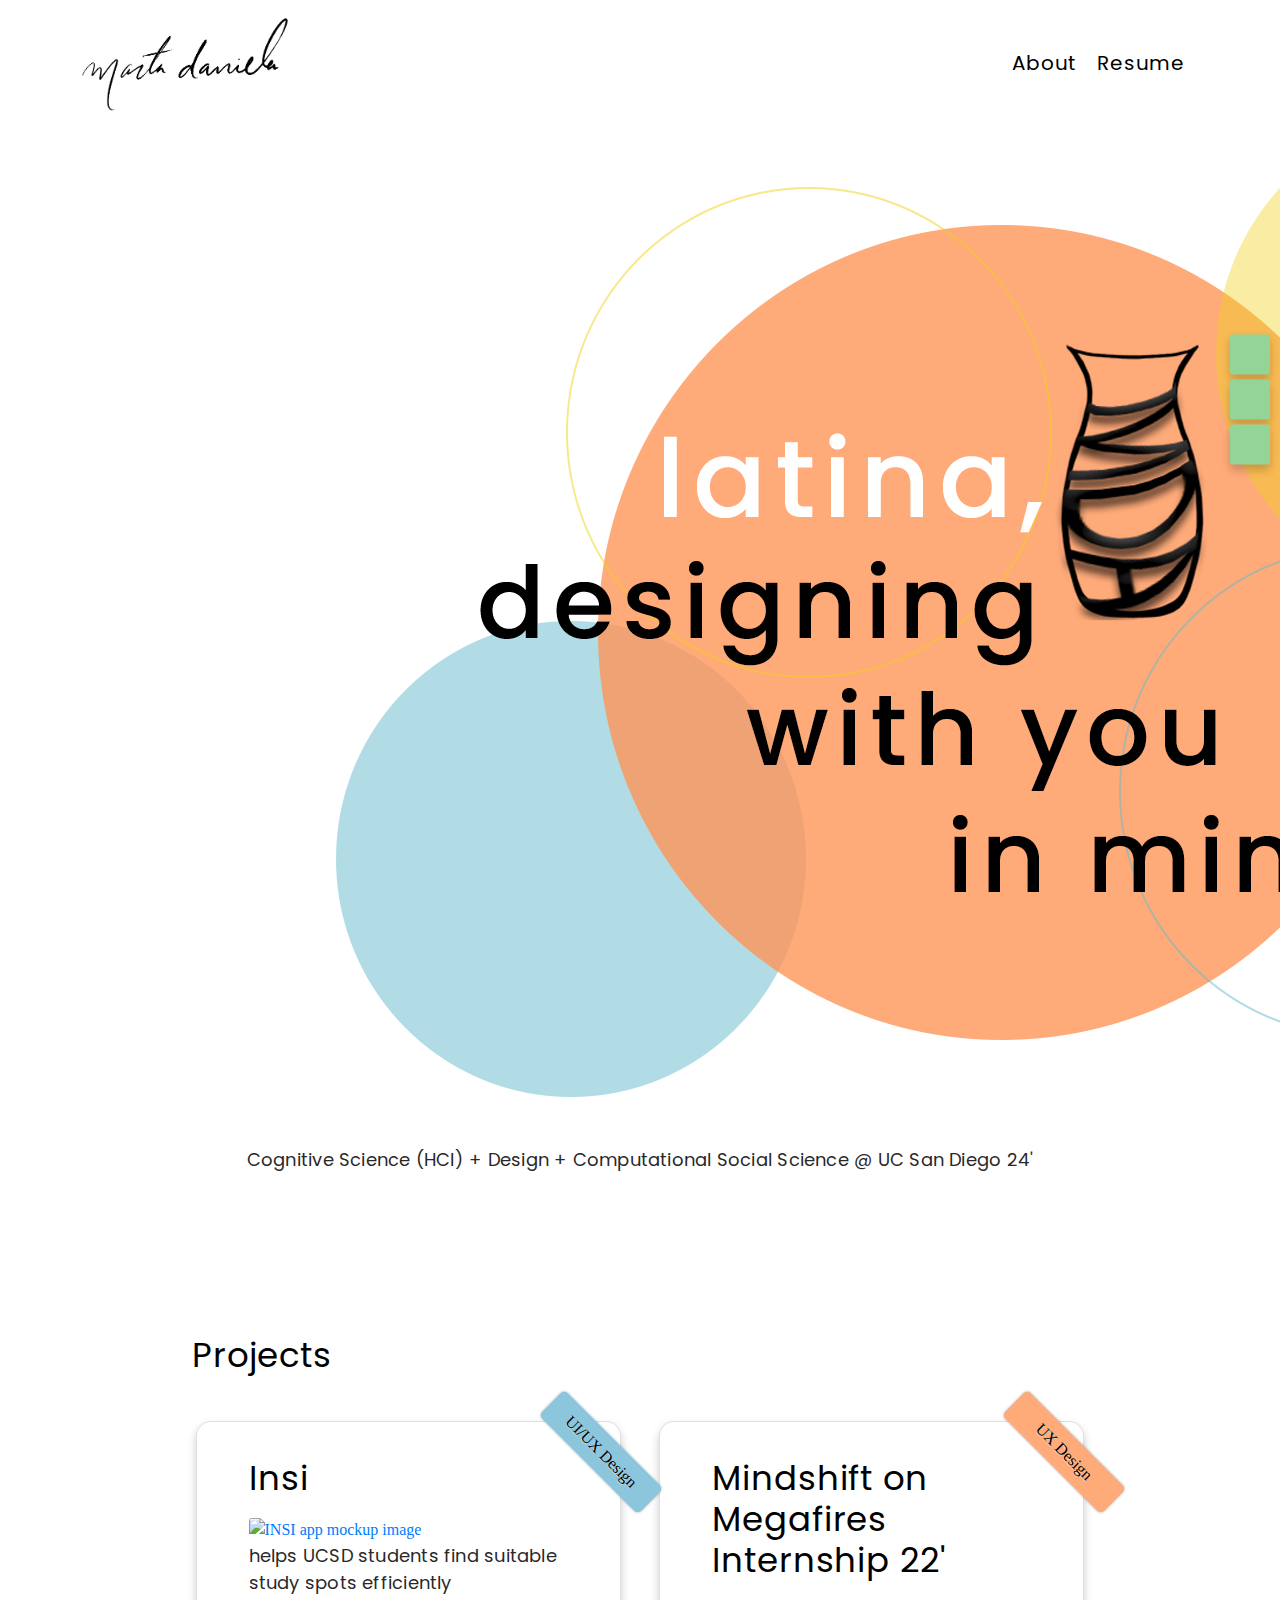
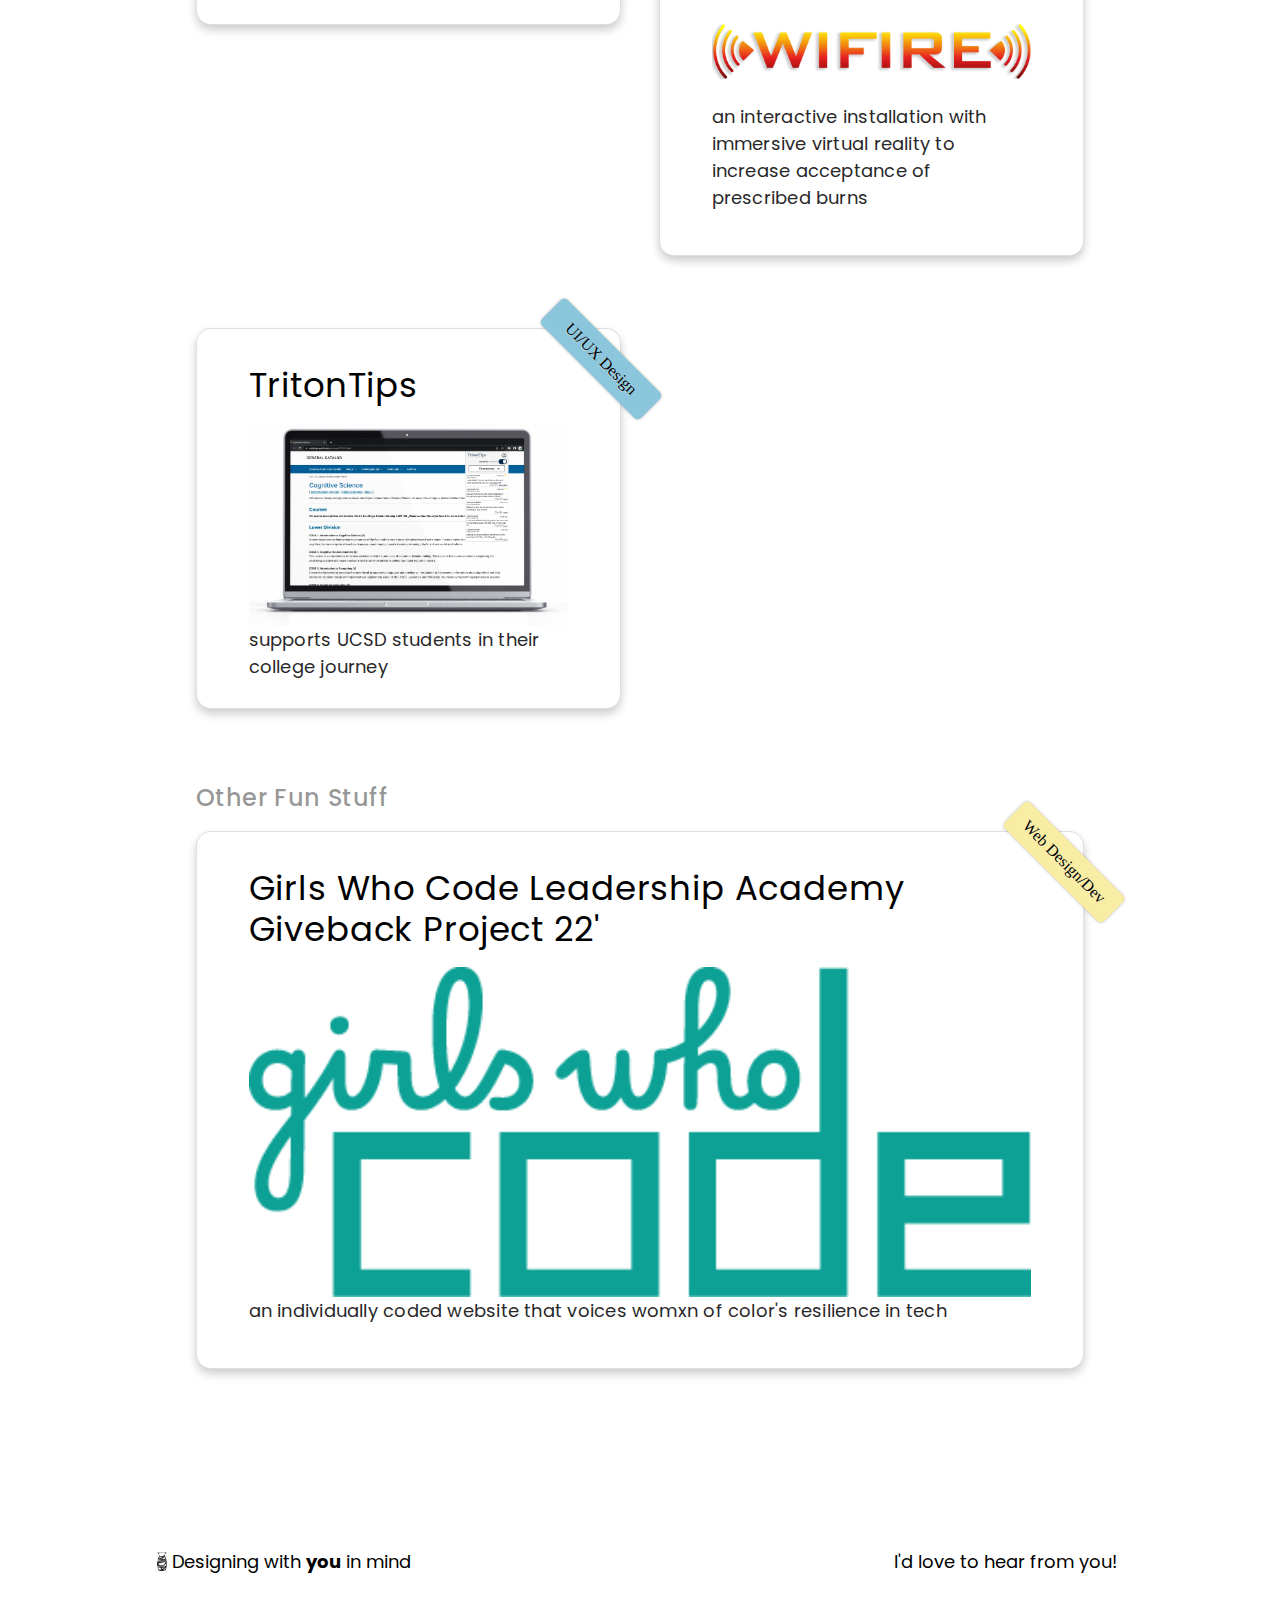
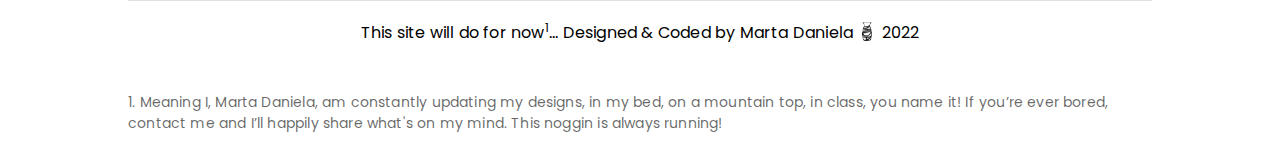
==== index.html @ c0e793cc "testing" ====
<!doctype html>
<html lang="en">
  <head>
    <!-- Meta tags -->
    <meta charset="utf-8">
    <meta name="viewport" content="width=device-width, initial-scale=1, shrink-to-fit=no">

    <!-- Swis 721 BT Font -->
    <link href="https://fonts.cdnfonts.com/css/swis721-bt" rel="stylesheet">

    <!-- Favicon -->
    <link rel="icon" type="image/x-icon" href="images/favicon.ico">


    <!-- Poppins Font -->
    <link rel="preconnect" href="https://fonts.googleapis.com"><link rel="preconnect" href="https://fonts.gstatic.com" crossorigin><link href="https://fonts.googleapis.com/css2?family=Poppins:wght@300;400;700;800&display=swap" rel="stylesheet">
    <!-- Font Awesome -->
    <script src="https://unpkg.com/@lottiefiles/lottie-player@latest/dist/lottie-player.js"></script>
    <!-- Font Awesome -->
    <script src="https://kit.fontawesome.com/78decd1b45.js" crossorigin="anonymous"></script>
    

    <!-- Font Awesome -->
    <script src="https://unpkg.com/@lottiefiles/lottie-player@latest/dist/lottie-player.js"></script>
    <!-- Font Awesome -->
    <script src="https://kit.fontawesome.com/78decd1b45.js" crossorigin="anonymous"></script>


    <!-- Bootstrap CSS -->
    <link rel="stylesheet" href="https://stackpath.bootstrapcdn.com/bootstrap/4.5.2/css/bootstrap.min.css" integrity="sha384-JcKb8q3iqJ61gNV9KGb8thSsNjpSL0n8PARn9HuZOnIxN0hoP+VmmDGMN5t9UJ0Z" crossorigin="anonymous">
  
    <!-- Lottie Animation -->
    <script src="https://assets4.lottiefiles.com/packages/lf20_dxwu3xu0.json"></script>
    

    <!-- CSS -->
    <link rel="stylesheet" href="css/styles.css">

    <title>Portfolio Home</title>
  </head>

  <body>

   <!-- for regular navbar <li class="nav-item active"> is how to make it show which page you're on -->
    
    <!--left aligned nav-bar 
    <section id="navigation">
  
    </section>
    -->

      <!-- Centered navbar 
      <nav class="navbar navbar-expand-lg navbar-light" style="background-color: #fff;">
        <a class="navbar-brand-img d-lg-none centered" href="index.html"><img src="images/signature.png" width="180px" height="90px"></a>
        <button class="navbar-toggler" type="button" data-toggle="collapse" data-target="#navbarNav" aria-controls="navbarNav" aria-expanded="false" aria-label="Toggle navigation">
          <span class="navbar-toggler-icon"></span>
        </button>
        <div class="collapse navbar-collapse text-center" id="navbarNav">
          <ul class="navbar-nav mx-auto">
            <li class="nav-item active">
              <a class="nav-link" href="index.html">Home <span class="sr-only">(current)</span></a>
            </li>
            <li class="nav-item">
              <a class="nav-link" href="about.html">About</a>
            </li>
            <a class="navbar-brand d-none d-lg-block centered" href="index.html"><img src="images/signature.png"></a>
            <li class="nav-item">
              <a class="nav-link" href="#projects">Projects</a>
            </li>
            <li class="nav-item">
              <a class="nav-link" href="files/Acosta-Resume.pdf" target="_blank">Resume</a>
            </li>
          </ul>
        </div>
      </nav>
    -->

    <section id="navigation">    


      <!-- Navbar 
      <nav class="navbar navbar-expand-lg navbar-light">
        <div class="container">
            <button class="navbar-toggler" type="button" data-toggle="collapse" data-target="#navbar10">
                <span class="navbar-toggler-icon"></span>
            </button>
            <div class="navbar-collapse collapse" id="navbar10">
                <ul class="navbar-nav nav-fill w-100">
                    <li class="nav-item">
                        <a style="color:black" class="nav-link" href="index.html"><u>Home</u></a>
                    </li>
                    <li class="nav-item">
                        <a style="color:black" class="nav-link" href="about.html">About</a>
                    </li>
                    <li class="nav-item">
                        <a style="color:black" class="nav-link" href="index.html#projects">Projects</a>
                    </li>
                    <li class="nav-item">
                        <a style="color:black" class="nav-link" href="files/Acosta-Resume.pdf" target="_blank">Resume</a>
                    </li>
                </ul>
            </div>
        </div>
      </nav>
      -->

      <nav role="navigation" class="navbar navbar-default navbar-fixed-top">
        <div class="container">
          <div class="navbar-header navbar-left pull-left">
            <a href="index.html" class="navbar-brand"><img src="images/signature.png"></a>   
          </div>

          <div class="navbar-header navbar-right pull-right">
            <ul class="nav navbar-nav navbar-right">
              <li><a href="about.html" class="nav-bar-link smaller-text">About</a><a href="files/Acosta-Resume.pdf" target="_blank" class="nav-bar-link smaller-text">Resume</a></li>
            </ul>
          </div>
      </nav>

      
  
    </section>


    <section id="title">

            <!-- Floating contact/social Icons -->
            <div class="icons">
              <ul>
                <!-- <a href="files/Acosta-Resume.pdf" title="Resume" target="_blank"><li><i class="fa-solid fa-file fa-lg"></i></li></a> -->
                <a href="mailto:mdacosta@ucsd.edu"><li class="email"><i class="fa-solid fa-envelope fa-lg"></i></li></a>
                <a href="https://www.linkedin.com/in/martadanielaacosta/" target="_blank"><li><i class="fab fa-linkedin fa-xl"></i></li></a>
                <a href="https://github.com/MartaDaniela?tab=repositories" target="_blank"><li><i class="fa-brands fa-github fa-xl"></i></li></a>
              </ul>
          </div>

      <div class="row">
        <div class="col-lg-12"> 
          <script src="https://scripts.sirv.com/sirvjs/v3/sirv.js"></script>
          <div class="figure">
            <img class="Sirv image-main" src="images/hero-1.3.png" data-src="images/hero-1.3.png" alt="latina, designing wtih you in mind picture">
            <img class="Sirv image-hover" data-src="images/hero-2.3.png" alt="ui/ux designer for your needs picture">
            </a>
          </div>
          <br>
          <br>
          <br>
          <p class="padding">Cognitive Science (HCI) + Design + Computational Social Science @ UC San Diego 24'</p>
          <br>
          <a class="down-arrow" href="#projects"><i class="fa-solid fa-angle-down fa-2xl d-none d-lg-block down-arrow" ></i> </a>
        </div>
    </div>
    </section>
    <br>
    <br>
    <br>

    <!-- Projects -->
    <section id="projects">

      
      <h2>Projects</h2>
    


      <div class="row">
        <a class="no-decoration" href="Insi.html"><div class="projects-column col-lg-6">
          <div class="card mb-3">
            <div class="card-body">
              <div class="ribbon-wrapper">
                <div class="ribbon-tag">UI/UX Design</div>
              </div>
              <h2>Insi</h2>
              <img class="card-img-top" src="images/INSI-mockup.png" alt="INSI app mockup image">
              <p class="card-text">helps UCSD students find suitable study spots efficiently</p>
            </div>
          </div>
          </a>
          </div>

        <div class="projects-column col-lg-6">
          <div class="card mb-3">
            <div class="card-body">
              <h2>Mindshift on Megafires Internship 22'</h2>
              <div class="ribbon-wrapper">
                <div class="ribbon-tag-orange">UX Design</div>
              </div>
              <img class="card-img-top" src="images/WIFIRE-logo.png" alt="WIFIRE logo">
              <br>
              <br>
              <!-- <h3>WIFIRE Lab @ San Diego SuperComputer Center</h3> -->
              <p>an interactive installation with immersive virtual reality to increase acceptance of prescribed burns</p>
            </div>
          </div>  
        </div>
      </div>

      <div class="row">

        <div class="projects-column col-lg-6">
          <div class="card">
            <div class="card-body">
              <h2>TritonTips</h2>
              <div class="ribbon-wrapper">
                <div class="ribbon-tag">UI/UX Design</div>
              </div>
              <img class="card-img-top" src="images/TritonTips-mockup.png" alt="TritonTIps Mockup">
              <p class="card-text">supports UCSD students in their college journey</p>
            </div>
          </div>
        </div>
      </div>

     
      <div class="row">
        <div class="projects-column col-lg-12 col-md-6">
          <h4>Other Fun Stuff</h4>
          <div class="card mb-3">
            <div class="card-body">
              <h2>Girls Who Code Leadership Academy Giveback Project 22'</h2>
              <!-- image of me asleep on my desk-->
              <div class="ribbon-wrapper">
                <div class="ribbon-tag-yellow">Web Design/Dev</div>
              </div>
              <img class="card-img-top" src="images/GWC-logo.png" alt="working at desk image">
              <p>an individually coded website that voices womxn of color's resilience in tech</p>
            </div>
          </div>  
        </div>
      </div>
  
  

          <!-- Floating contact/social Icons
          <div class="icons">
            <ul>
              <a href="#navigation"><i class="fa-solid fa-circle-up"></i></a> 
            </ul>
          </div>
           -->

    </section>


    <footer id="footer" class="text-center text-lg-start">
        <!-- Section: Page Links & Socials  -->
        <!-- change to div or non fluid container -->
        <section class="d-flex justify-content-center justify-content-lg-between p-4 border-bottom">
          <!-- Left -->
          <div class="me-5 d-none d-lg-block"> <!-- add 'd-none d-lg-block' classes here if I want to only show up on large screens-->
            <span><a class="p-footer1"><img class= "logo-footer" src="images/vase logo plain.png">Designing with <strong class="emph">you</strong> in mind</a></span>
          </div>
          <!-- Left -->
      
          <!-- Right -->
          <div>
            <a class="me-4 p-footer1 extra-space">I'd love to hear from you!</a> <!-- for filled in only envelope just change 'regular' to 'solid' -->
            <a class="me-4 p-footer2 social-icons" href="mailto:mdacosta@ucsd.edu">
              <i class="fa-solid fa-envelope"></i>
            </a>
            <a class="me-4 p-footer2 social-icons" href="https://www.linkedin.com/in/martadanielaacosta/" target="_blank">
              <i class="fab fa-linkedin"></i>  
            </a>
          </div>
          <!-- Right -->
        </section>
    
      <p class="p-footer3">This site will do for now<sup>1</sup>... Designed & Coded by Marta Daniela <img class= "logo-footer" src="images/vase logo plain.png"> 2022</p>
      <p class="p-footer4">1. Meaning I, Marta Daniela, am constantly updating my designs, in my bed, on a mountain top, in class, you name it! If you’re ever bored, contact me and I’ll happily share what's on my mind. This noggin is always running!</p>
      
      </footer>

        <script src="https://cdnjs.cloudflare.com/ajax/libs/jquery/3.3.1/jquery.slim.min.js"></script>
        <script src="https://cdnjs.cloudflare.com/ajax/libs/popper.js/1.13.0/umd/popper.min.js"></script>
        <script src="https://cdnjs.cloudflare.com/ajax/libs/twitter-bootstrap/4.1.3/js/bootstrap.min.js"></script>
  </body>


</html>
---- css/styles.css ----
/*  Imported Fonts */
@font-face {
    font-family:'skywerdregular';
    src: url('font/cloudward-webfont.woff2') format('woff2'),
         url('font/cloudward-webfont.woff') format('woff');
    font-weight: normal;
    font-style: normal;
}

@import url('https://fonts.googleapis.com/css2?family=Poppins:wght@300;400;700;800&display=swap'); 

/*  General Site Styles */
html {
    scroll-behavior: smooth;
  }


  

h1{
    font-family: 'Poppins';
    
    font-size: 50px; /* 3rem = 3 times the root em size */
    line-height:1.5;
    color:#000;
    letter-spacing: 0.025em;
    padding: 0  0 10px 0;
}
.header-one-half{
    font-weight: 400;
    font-size: 35px;
    line-height:1.5;
    color:#000;
    letter-spacing: 0.025em;
    padding: 0  0 10px 0;

}

h2{
    font-family: 'Poppins';
    font-size: 34px;
    font-weight: 400;
    color: #000;
    letter-spacing: 0.025em;
    padding: 0  0 10px 0;
}
.header-two-light{
    font-weight: 300;
    font-size: 45px;
    line-height:1.5;
    color:#000;
    letter-spacing: 0.025em;
    padding: 0  0 10px 0;

}

h3{
    font-family: 'Poppins';
    font-weight: 400;
    padding: 0  0 15px 0;
    font-size: 28px;
    letter-spacing: 0.05em;
    color: rgb(0, 0, 0);
}

h4{
    font-family: 'Poppins';
    padding: 20px  0 10px 0;
    font-size: 24px;
    /*letter-spacing: 0.05em;*/
    letter-spacing: 0.025em;
    color: #0000006b;
}
h5{
    font-family: 'Poppins';
    position: relative; top: -20px;
    font-size: 24px;
    /*letter-spacing: 0.05em;*/
    letter-spacing: 0.025em;
    color: #0000006b;
}
h6{
    font-family: 'Poppins';
    font-size: 24px;
    /*letter-spacing: 0.05em;*/
    letter-spacing: 0.025em;
    color: #0000006b;
}

p{
    /*font-family: 'Swis721 BT';*/
    font-family: 'Poppins';
    font-size: 18px;
    color: #29282a;
    letter-spacing: 0.0125em;
}

.right{
    text-align: right;
}
.left{
    text-align: left;
}
.centered{
    text-align: center;
}
.justify{
    text-align: justify;
}

/* Navigation Bar */
#navigation{
    /* change top and bottom padding to 3% with 4 links navbar */
    padding: 0% 0% 0% 0%;
    /*text-align: center;*/
}

.container{
    padding: 0% 0%;
}


/* Different Nav Bars */

/* left aligned Navigation Bar */
.navbar-header.navbar-right.pull-right {
    margin-right: 15px;
}
  
.navbar-right > li {
    float: left;
}
.nav-bar-link{
    padding:10px 10px 10px 10px;
    color:#000;
    font-family: 'Poppins';
    font-size: 20px;
    letter-spacing: 0.05em;
}

.nav-bar-link:hover{
    /*padding:10px 5px 10px 5px;*/
    background-color: #93d59845;
    border-radius: 10px;
    color:#000;
    text-decoration: none;
    font-family: 'Poppins';
    /*font-size: 22px;*/
    /*letter-spacing: 0.05em;*/
}
.navbar-brand2 img{
    transform: rotate(1deg);
    text-align: left;
    width: 50%;
    height:50%;

}


/* Centered Navigation Bar 

.tiny{
    width:30px;
    height:30px;
}
.d-lg-block{
    padding: 0 0px 0 70px;
}
*/

.nav-link{
    padding:10px 10px 10px 5px;
    color:#000;
    font-family: 'Poppins';
    font-size: 20px;
    letter-spacing: 0.05em;
}
  
.nav-item{
    padding:10px 10px 10px 5px;
    color:#000;
    font-family: 'Poppins';
    font-size: 20px;
    letter-spacing: 0.05em;
}

.nav-link:hover{
    padding:10px 5px 10px 5px;
    /*background-color: #8cc6dd;*/
    border-radius: 10px;
    color:#000;
    text-decoration: none;
    font-family: 'Poppins';
    font-size: 22px;
    letter-spacing: 0.05em;
}
.centered{
    margin-left: auto;
    margin-right: auto;
}


.navbar-brand img{
    transform: rotate(1deg);
    padding: 0px 0px 0px 10px;

}
.navbar-brand-img{
    transform: rotate(1deg);

}
.navbar-toggler{
    color: black;
    background-color: white;
}

.signature{
    transform: rotate(1deg);
}


/* Floating contact/social Icons */
.icons{
    top: 45%;
    right: 10px;
    transform: translateY(-50%);
    position: fixed;
    z-index: 100;
}

.icons ul{
    padding:initial;
}


.icons ul li{
    height:40px;
    width: 40px;
    list-style-type: none;
    padding-top:6px;
    margin-top: 5px;
    border-radius: 2.5px;
    color:#fff;
    background: #93d598; /* brown color- #bf9e8b; */
    box-shadow: 0 5px 10px rgba(0,0,0,.2);

}

/*
.icons ul li:hover{
    color:#8cc6dd;
}
*/




/* Home Page */

/* Hero Section */
#title{
    /* change top padding to 3% when have 4 link navbar */
    padding: 0% 10% 3% 10%;
    text-align: center;
    position: relative; top: 0px;
}

/*  Rollover on Hover Images  */
.figure {
    position: relative;
    /*width: 360px;  can be omitted for a regular non-lazy image */
    max-width: 60%;
   
  }
  .figure img.image-hover {
    position: absolute;
    top: 0;
    right: 0;
    left: 0;
    bottom: 0;
    object-fit: contain;
    opacity: 0;
    transition: opacity .2s;
}
.figure:hover img.image-hover {
    opacity: 1;
}

.image-hover{
    background-color: white;
}

.down-arrow{
    text-decoration: none;
    color:black;
}

.down-arrow:hover{
    text-decoration: none;
    color: #93d598;
}



/* Projects Section */
#projects{
    padding: 4% 15%;
    text-align: left;
    background-color: #fff;
    position: relative; top: -60px;
}
    
.projects-column{
    padding: 3% 2%;
}

/* Project Cards */
.card{
    padding: 1em 2em 0.5em;
    border-radius: 15px;
    font-family: 'Swis721 BT';
         /* for reg black- rgba(0,0,0,.2) */
    background-color:#fff;
    transition: transform 0.2s ease;
    box-shadow: 0 5px 10px rgba(0,0,0,.2);
}

.card-img-top {
    object-fit: contain;
}

.card:hover {
    transform: scale(1.1);
    /*box-shadow: 0 5px 10px /*color here;*/
}

.no-decoration:hover{
    text-decoration: none;  
}

/* Ribbons on Project Cards */
.ribbon-wrapper { 
    width: 88px;
    height: 88px; 
    position: absolute; 
    top: -3px; 
    right: -3px;
    z-index: 1;
}

.ribbon-tag { 
    text-align: center; 
    -webkit-transform: rotate(45deg); 
    -moz-transform: rotate(45deg); 
    -ms-transform: rotate(45deg); 
    -o-transform: rotate(45deg); 
    position: relative; 
    padding: 6px 0px; 
    left: -4px; 
    top: 15px; 
    width: 140px; 
    color: #000000; 
    -webkit-box-shadow: 0px 0px 3px rgba(0,0,0,0.3); 
    -moz-box-shadow: 0px 0px 3px rgba(0,0,0,0.3); 
    box-shadow: 0px 0px 3px rgba(0,0,0,0.3); 
    text-shadow: rgba(255,255,255,0.5) 0px 1px 0px; 
    background: #8cc6dd; 
    border-radius: 5px;
}

.ribbon-tag:before { 
    left: 0;
}
.ribbon-tag:after { 
    right: 0;
}

.ribbon-tag-orange { 
    text-align: center; 
    -webkit-transform: rotate(45deg); 
    -moz-transform: rotate(45deg); 
    -ms-transform: rotate(45deg); 
    -o-transform: rotate(45deg); 
    position: relative; 
    padding: 6px 0px; 
    left: -4px; 
    top: 15px; 
    width: 140px; 
    color: #000000; 
    -webkit-box-shadow: 0px 0px 3px rgba(0,0,0,0.3); 
    -moz-box-shadow: 0px 0px 3px rgba(0,0,0,0.3); 
    box-shadow: 0px 0px 3px rgba(0,0,0,0.3); 
    text-shadow: rgba(255,255,255,0.5) 0px 1px 0px; 
    background: #ffaa79; 
    border-radius: 5px;
}

.ribbon-tag-yellow { 
    text-align: center; 
    -webkit-transform: rotate(45deg); 
    -moz-transform: rotate(45deg);
    -ms-transform: rotate(45deg); 
    -o-transform: rotate(45deg); 
    position: relative; 
    padding: 6px 0px; 
    left: -4px; 
    top: 15px; 
    width: 140px; 
    color: #000000; 
    -webkit-box-shadow: 0px 0px 3px rgba(0,0,0,0.3); 
    -moz-box-shadow: 0px 0px 3px rgba(0,0,0,0.3); 
    box-shadow: 0px 0px 3px rgba(0,0,0,0.3); 
    text-shadow: rgba(255,255,255,0.5) 0px 1px 0px; 
    background: #f8eda2; 
    border-radius: 5px;
}


/* INSI Page */

.insi-title-image{
    width: 100%;
    height: 90%;
    z-index:-5;
    position: relative;
}

/*
#grid{
    display: grid;
    grid-template-columns: auto auto;
    column-gap: 90px;
    row-gap: 15px;
    text-align: left;
    padding: 0 0% 0% 0%;
}

#grid2{
    display: grid;
    grid-template-columns: auto auto;
    column-gap: 20%;
    text-align: justify;
    padding: 8% 3% 3% 3%;
}
*/

#project-title{
    padding: 2% 15%;
    text-align: left;
}

#project-quick-details{
    padding: 4% 10%;
    text-align: justify;
}

#project-details{
    padding: 4% 15%;
    text-align: justify;
}

.INSI-motivation-pic{
    width:90%;
    height:90%;
}
.user-test-imgs{
    border-radius: 30px;
}

/* Testimonials Section */
.carousel-item{
    padding:6% 15%;
    width: 70%;
    text-align: center;
    background-color: #e7f5f5b2;
    border-radius: 30px;
}
.testimonial-image{
    width: 20%;
    border-radius: 50%;
    margin: 10px;
    text-align: center;
}

#press{
    background-color: #fff;
    text-align: center;
}

.press-logo{
    width: 10%;
    margin: 20px 20px 50px; /* 20px top, 20px left and right, 50px bottom */
}

.carousel-control-next-icon,
.carousel-control-prev-icon {
  filter: invert(1);
}



/* About Page */

#about-1{
    padding: 0% 15% 4% 15%;
    text-align: justify;
    
}

#about{
    padding: 4% 15%;
    text-align: justify;
    
}
.about-me-pic{
    width: 100%;
    height: 100%;
    text-align: right;
    
}
.about-me-pics{
    width: 70%;
    padding: 0% 0% 10% 0%;
}



/* Footer Section*/
#footer{
    padding: 0% 10% 0% 10%;
    text-align: center;
    background-color: #fff;
    font-family: 'Poppins';
}

.logo-footer{
    width: 20px;
    padding: 0 0 5px 0;
}

.social-icons{
    margin: 20px 2.5px;
}

.p-footer1{
    font-family: 'Poppins';
    color:#000;
    font-size: 18px;
}
.p-footer2{
    color:#000;
    font-family: 'Poppins';
    font-size: 18px;
}
.p-footer3{
    font-family: 'Poppins';
    color:rgb(0, 0, 0);
    font-size: 16px;
    padding:20px 0px 10px;
}
.p-footer4{
    font-family: 'Poppins';
    color:rgba(0, 0, 0, 0.6);
    font-size: 14px;
    text-align: left;
    padding:20px 0px 15px;
}

.p-footer1:hover{
    color:#000;
    text-decoration: none;
}
.p-footer2:hover{
    color: #93d598;
    text-decoration: none;
}


 /*Media Query Section */

 /*
 @media (max-width: 600px){  /* these conditions are true only if screen size is <= 767px 
    #title{
        text-align: center;
    }
    h1{
        font-size: 40px; 
    }
    h2{
        font-size: 22px; 
    }
    h3{
        font-size: 20px; 
    }
    h4{
        font-size: 18px; 
    }
    h4{
        font-size: 18px; 
    }
    p{
        font-size: 15px;
    }
    .nav-bar-link{
        font-size: 15px;
    }
    .p-footer1{
        font-size: 15px;
    }
    .p-footer2{
        font-size: 15px;
    }
    .p-footer3{
        font-size: 14px;
    }
    .p-footer4{
        font-size: 14px;
    }

}
*/

/*
@media (min-width: 601px){  /* if greater than 766..
    .nav-bar-link{
        font-size: 18px;
    }
    .p-footer1{
        font-size: 18px;
    }
    .p-footer2{
        font-size: 18px;
    }
    .p-footer3{
        font-size: 16px;
    }
    .p-footer4{
        font-size: 16px;
    }
}
*/

/* Home Page Responsiveness */ 
@media (max-width:600px){ 
    .navbar-brand img{
        width: 190px;
        height: 80px;
        margin-right: 0;
    }
    #title{
        position: relative; top: 0px;
        padding: 8% 0% 12% 0%;
        text-align: center;
    }
    #navigation{
        padding: 20px 0px 0px 0px;
    }
    .icons{
        top: 30%;
        right: 10px;
        transform: translateY(-50%);
        position: fixed;
        z-index: 100;
    }
    .padding{
        padding: 0% 10%;
    }
    .smaller-text{
        font-size: 16px;
    }
    .navbar-brand img{
        width: 160px;
        height: 70px;
        margin-right: 0;
    }


}

@media (min-width:601px){ 
    .navbar-brand img{
        width:220px;
        height: 100px;
        margin-right: 0;
    }
    #navigation{
        padding: 0% 0%;
    }
    #title{
        position: relative; top: 0px;
    }
    

}

@media (min-width:700px){ 
    #navigation{
        padding: 0% 0%;
    }
    #title{
        position: relative; top: 0px;
    }
    

}

@media (min-width:767px){ 
    #navigation{
        padding: 0% 0%;
    }
    #title{

        position: relative; top: -20px;
    }
    

}

@media (min-width:900px){ 
    #navigation{
        padding: 0% 0%;
    }
    #title{

        position: relative; top: -20px;
    }
    

}

@media (min-width:1100px){ 
    #navigation{
        padding: 0% 0%;
    }
    #title{
        position: relative; top: -20px;
    }
    

}

@media (min-width:1250px){ 
    #navigation{
        padding: 0% 0% 0% 0%;
    }
    #title{
        text-align: center;
        position: relative; top: -20px;
    }
    

}





/* Hover on Mobile Phone
@media (max-width: 1038px){  /* if less than 1038px...
    #title{
        position: relative; top: 0px;
    }
}

@media (min-width: 767px){  /* if greater than 767px..
    #title{
        position: relative; top: -50px;
    }
}
*/

/*
@media(hover){
    .figure {
        position: relative;
        /*width: 360px;  can be omitted for a regular non-lazy image 
        max-width: 60%;
       
      }
      .figure img.image-hover {
        position: absolute;
        top: 0;
        right: 0;
        left: 0;
        bottom: 0;
        object-fit: contain;
        opacity: 0;
        transition: opacity .2s;
    }
    .figure:hover img.image-hover {
        opacity: 1;
    }
    
    .image-hover{
        background-color: white;
    }

}
*/
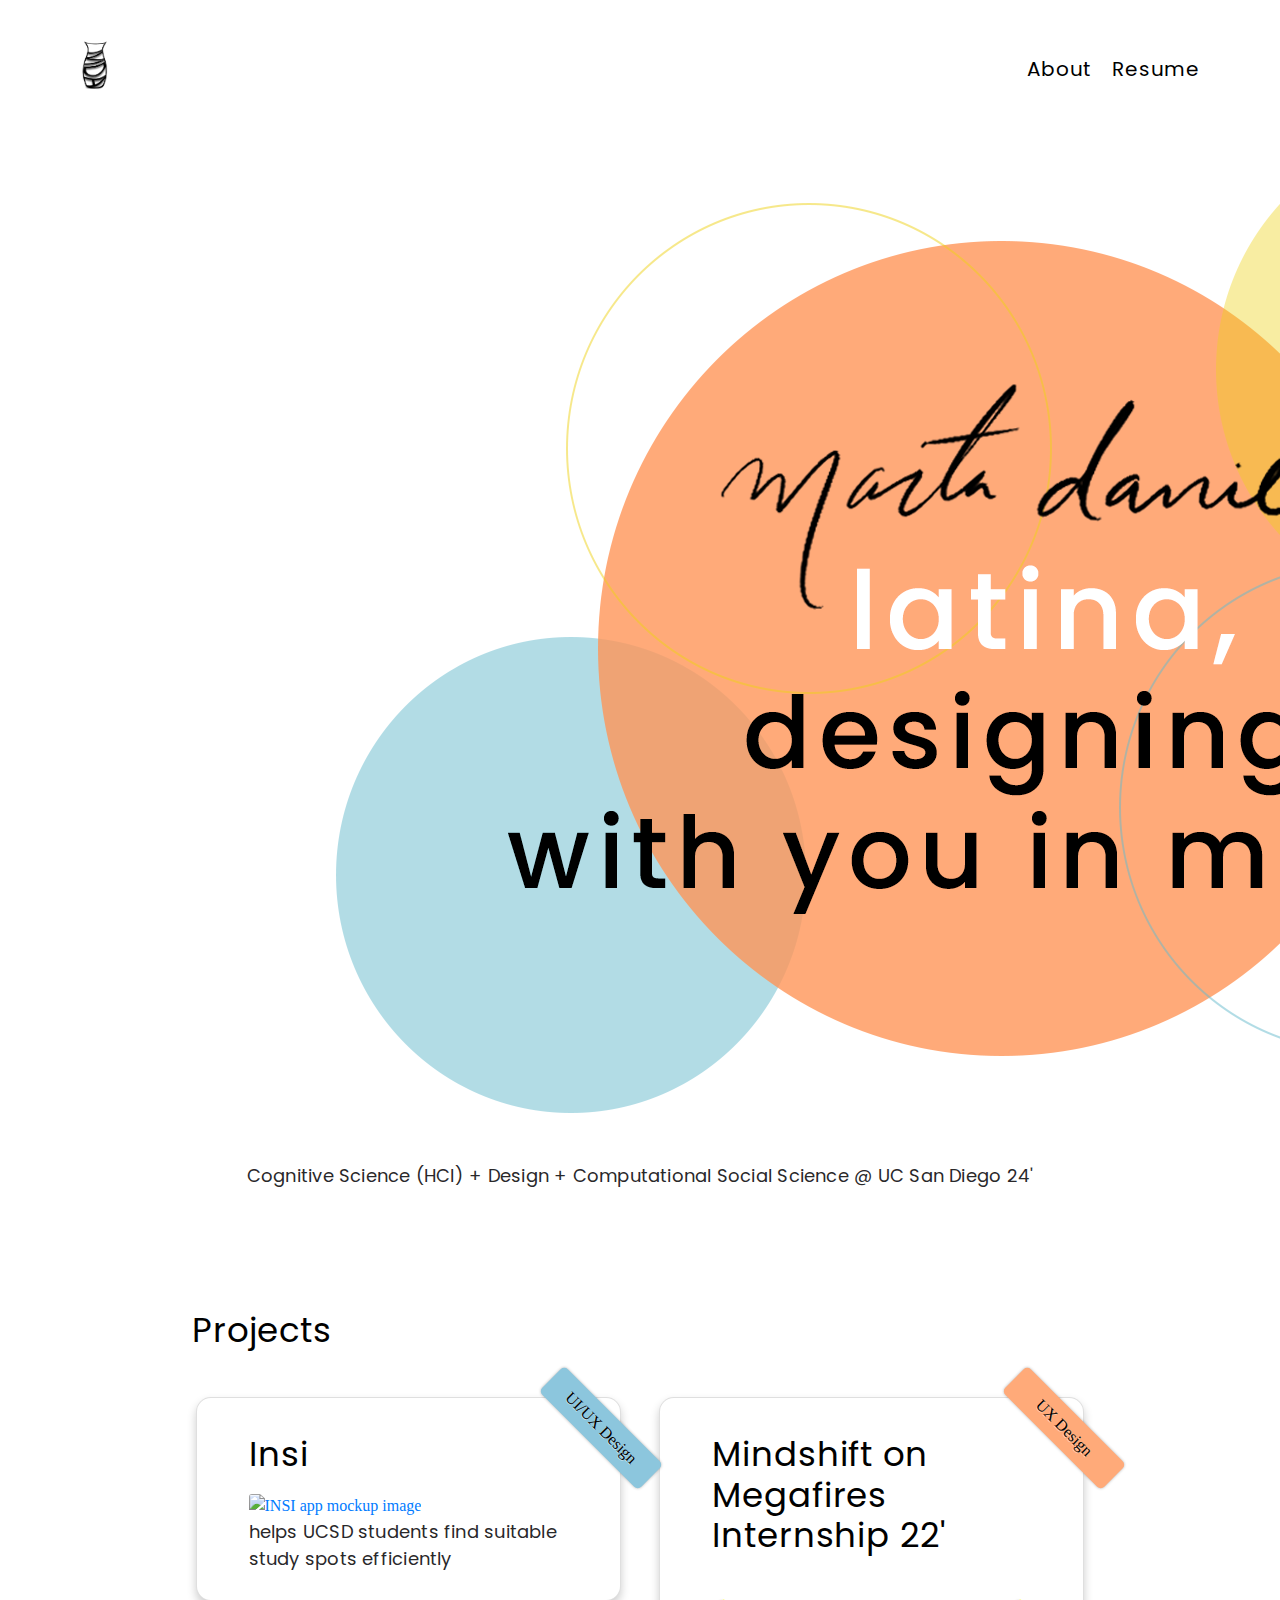
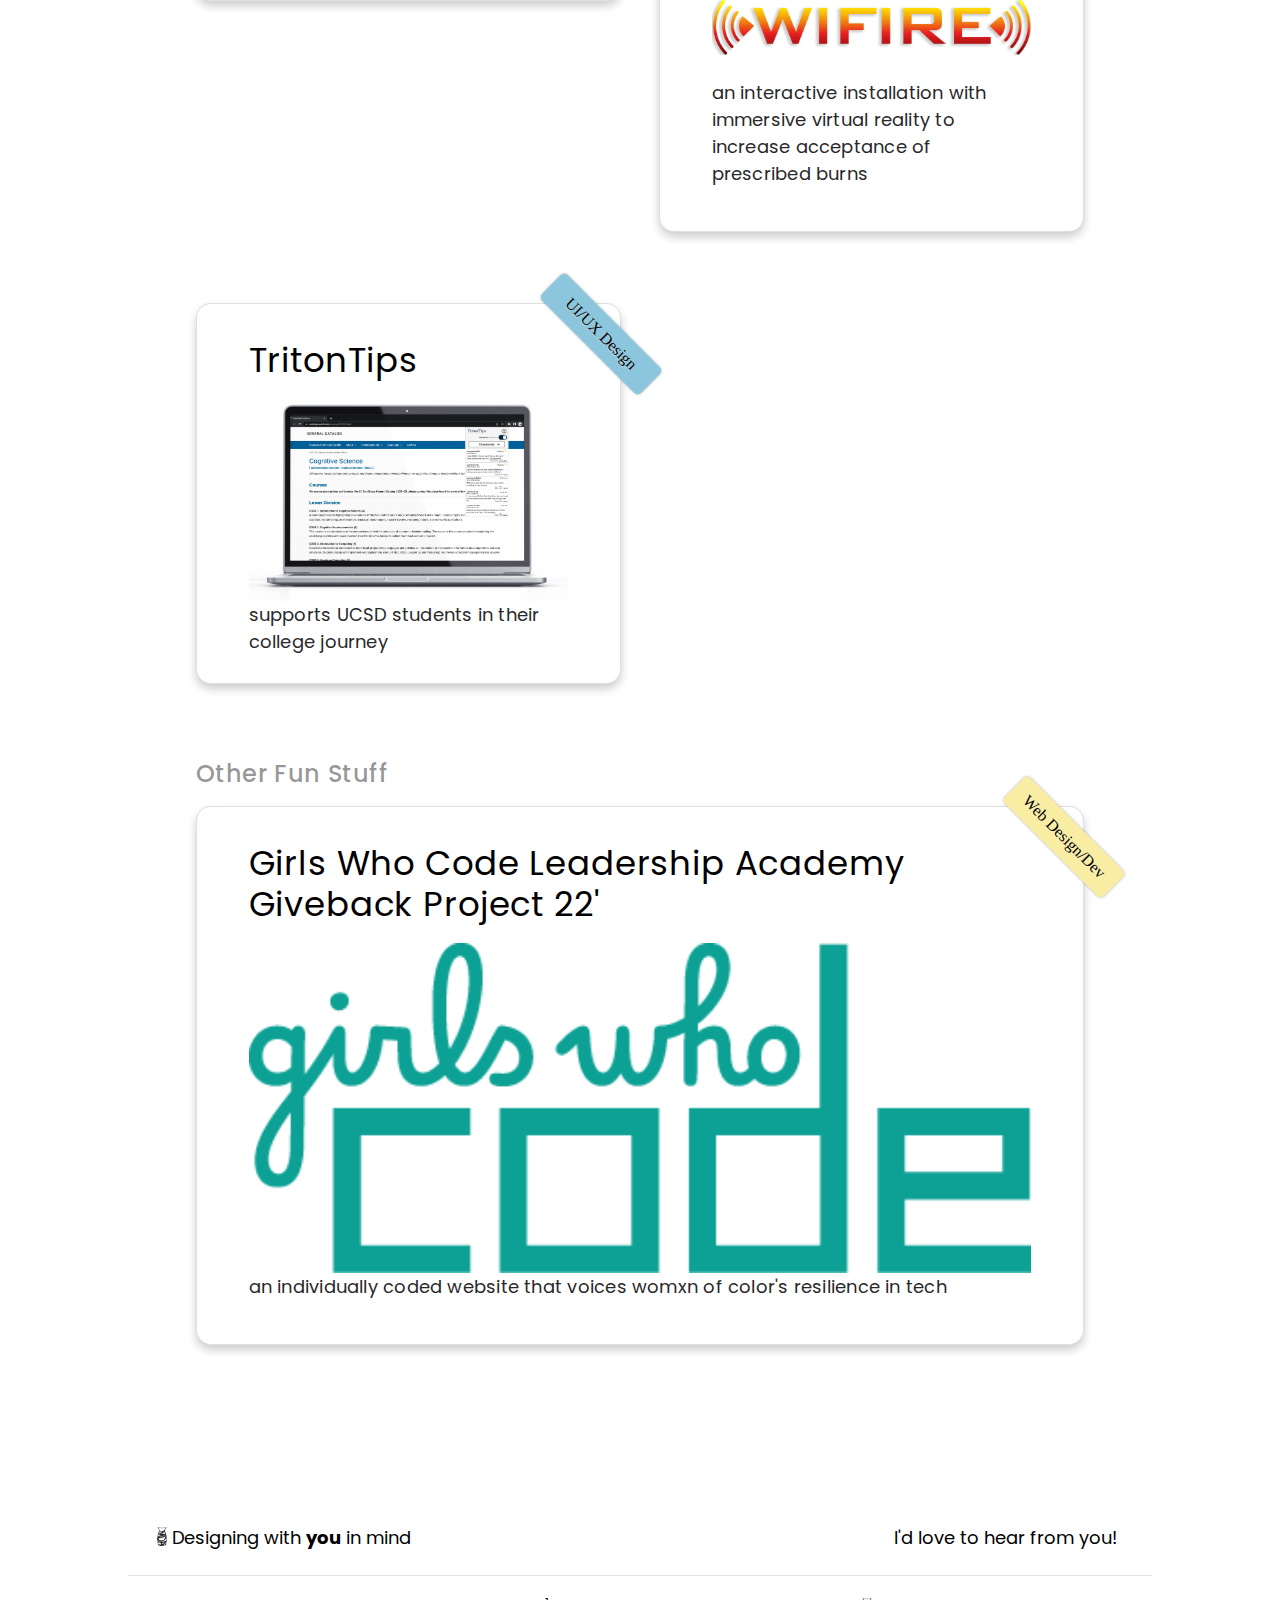
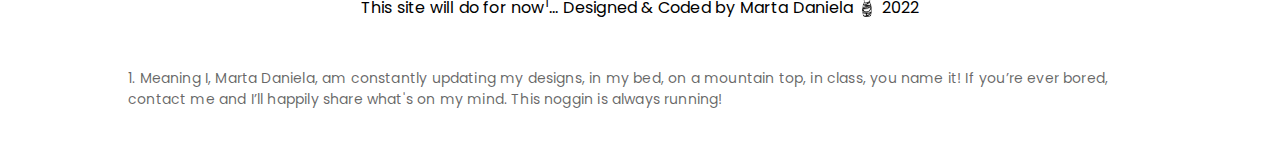
==== commit d6317679: "testing" ====
--- a/index.html
+++ b/index.html
@@ -107,7 +107,7 @@
       <nav role="navigation" class="navbar navbar-default navbar-fixed-top">
         <div class="container">
           <div class="navbar-header navbar-left pull-left">
-            <a href="index.html" class="navbar-brand"><img src="images/signature.png"></a>   
+            <a href="index.html" class="navbar-brand"><img src="images/vase logo plain.png"></a>   
           </div>
 
           <div class="navbar-header navbar-right pull-right">
@@ -138,8 +138,8 @@
         <div class="col-lg-12"> 
           <script src="https://scripts.sirv.com/sirvjs/v3/sirv.js"></script>
           <div class="figure">
-            <img class="Sirv image-main" src="images/hero-1.3.png" data-src="images/hero-1.3.png" alt="latina, designing wtih you in mind picture">
-            <img class="Sirv image-hover" data-src="images/hero-2.3.png" alt="ui/ux designer for your needs picture">
+            <img class="Sirv image-main" src="images/hero-pic1.0.png" data-src="images/hero-pic1.0.png" alt="latina, designing wtih you in mind picture">
+            <img class="Sirv image-hover" data-src="images/hero-pic2.png" alt="ui/ux designer for your needs picture">
             </a>
           </div>
           <br>
--- a/css/styles.css
+++ b/css/styles.css
@@ -111,7 +111,7 @@
 /* Navigation Bar */
 #navigation{
     /* change top and bottom padding to 3% with 4 links navbar */
-    padding: 0% 0% 0% 0%;
+    padding: 2% 0% 0% 0%;
     /*text-align: center;*/
 }
 
@@ -122,10 +122,11 @@
 
 /* Different Nav Bars */
 
-/* left aligned Navigation Bar */
+/* left aligned Navigation Bar 
 .navbar-header.navbar-right.pull-right {
     margin-right: 15px;
 }
+*/
   
 .navbar-right > li {
     float: left;
@@ -136,11 +137,12 @@
     font-family: 'Poppins';
     font-size: 20px;
     letter-spacing: 0.05em;
+    position: relative; top: 5px;
 }
 
 .nav-bar-link:hover{
     /*padding:10px 5px 10px 5px;*/
-    background-color: #93d59845;
+    background-color: #e9c9a03f; ;
     border-radius: 10px;
     color:#000;
     text-decoration: none;
@@ -200,15 +202,19 @@
 }
 
 
+
 .navbar-brand img{
     transform: rotate(1deg);
-    padding: 0px 0px 0px 10px;
-
-}
+    padding: 0px 0px 0px 0px;
+    width: 20%;
+    height: 20%;
+
+}
+
 .navbar-brand-img{
     transform: rotate(1deg);
-
-}
+}
+
 .navbar-toggler{
     color: black;
     background-color: white;
@@ -240,17 +246,17 @@
     padding-top:6px;
     margin-top: 5px;
     border-radius: 2.5px;
-    color:#fff;
-    background: #93d598; /* brown color- #bf9e8b; */
-    box-shadow: 0 5px 10px rgba(0,0,0,.2);
-
-}
-
-/*
+    color:#000;
+    /* background: #93d598; brown color- #bf9e8b; 
+    /*box-shadow: 0px 5px 10px rgba(0,0,0,.2);*/
+
+}
+
+
 .icons ul li:hover{
-    color:#8cc6dd;
-}
-*/
+    color:#e9c9a0ca;
+}
+
 
 
 
@@ -297,7 +303,7 @@
 
 .down-arrow:hover{
     text-decoration: none;
-    color: #93d598;
+    color: #e9c9a0ca;
 }
 
 
@@ -571,7 +577,7 @@
     text-decoration: none;
 }
 .p-footer2:hover{
-    color: #93d598;
+    color: #e9c9a0ca; 
     text-decoration: none;
 }
 
@@ -642,19 +648,16 @@
 
 /* Home Page Responsiveness */ 
 @media (max-width:600px){ 
-    .navbar-brand img{
-        width: 190px;
-        height: 80px;
-        margin-right: 0;
-    }
     #title{
         position: relative; top: 0px;
         padding: 8% 0% 12% 0%;
         text-align: center;
     }
+    /*
     #navigation{
-        padding: 20px 0px 0px 0px;
-    }
+        padding: 0px 0px 0px 0px;
+    }
+    */
     .icons{
         top: 30%;
         right: 10px;
@@ -666,26 +669,31 @@
         padding: 0% 10%;
     }
     .smaller-text{
-        font-size: 16px;
-    }
+        font-size: 15px;
+    }
+    /*
     .navbar-brand img{
         width: 160px;
         height: 70px;
         margin-right: 0;
-    }
+    }*/
 
 
 }
 
 @media (min-width:601px){ 
     .navbar-brand img{
+        /*
         width:220px;
         height: 100px;
+        */
         margin-right: 0;
     }
+    /*
     #navigation{
         padding: 0% 0%;
     }
+    */
     #title{
         position: relative; top: 0px;
     }
@@ -694,9 +702,11 @@
 }
 
 @media (min-width:700px){ 
+    /*
     #navigation{
         padding: 0% 0%;
     }
+    */
     #title{
         position: relative; top: 0px;
     }
@@ -705,9 +715,11 @@
 }
 
 @media (min-width:767px){ 
+    /*
     #navigation{
         padding: 0% 0%;
     }
+    */
     #title{
 
         position: relative; top: -20px;
@@ -717,11 +729,12 @@
 }
 
 @media (min-width:900px){ 
+    /*
     #navigation{
         padding: 0% 0%;
     }
-    #title{
-
+    */
+    #title{
         position: relative; top: -20px;
     }
     
@@ -729,9 +742,11 @@
 }
 
 @media (min-width:1100px){ 
+    /*
     #navigation{
         padding: 0% 0%;
     }
+    */
     #title{
         position: relative; top: -20px;
     }
@@ -740,12 +755,14 @@
 }
 
 @media (min-width:1250px){ 
+    /*
     #navigation{
         padding: 0% 0% 0% 0%;
     }
+    */
     #title{
         text-align: center;
-        position: relative; top: -20px;
+        position: relative; top:  20px;
     }
     
 
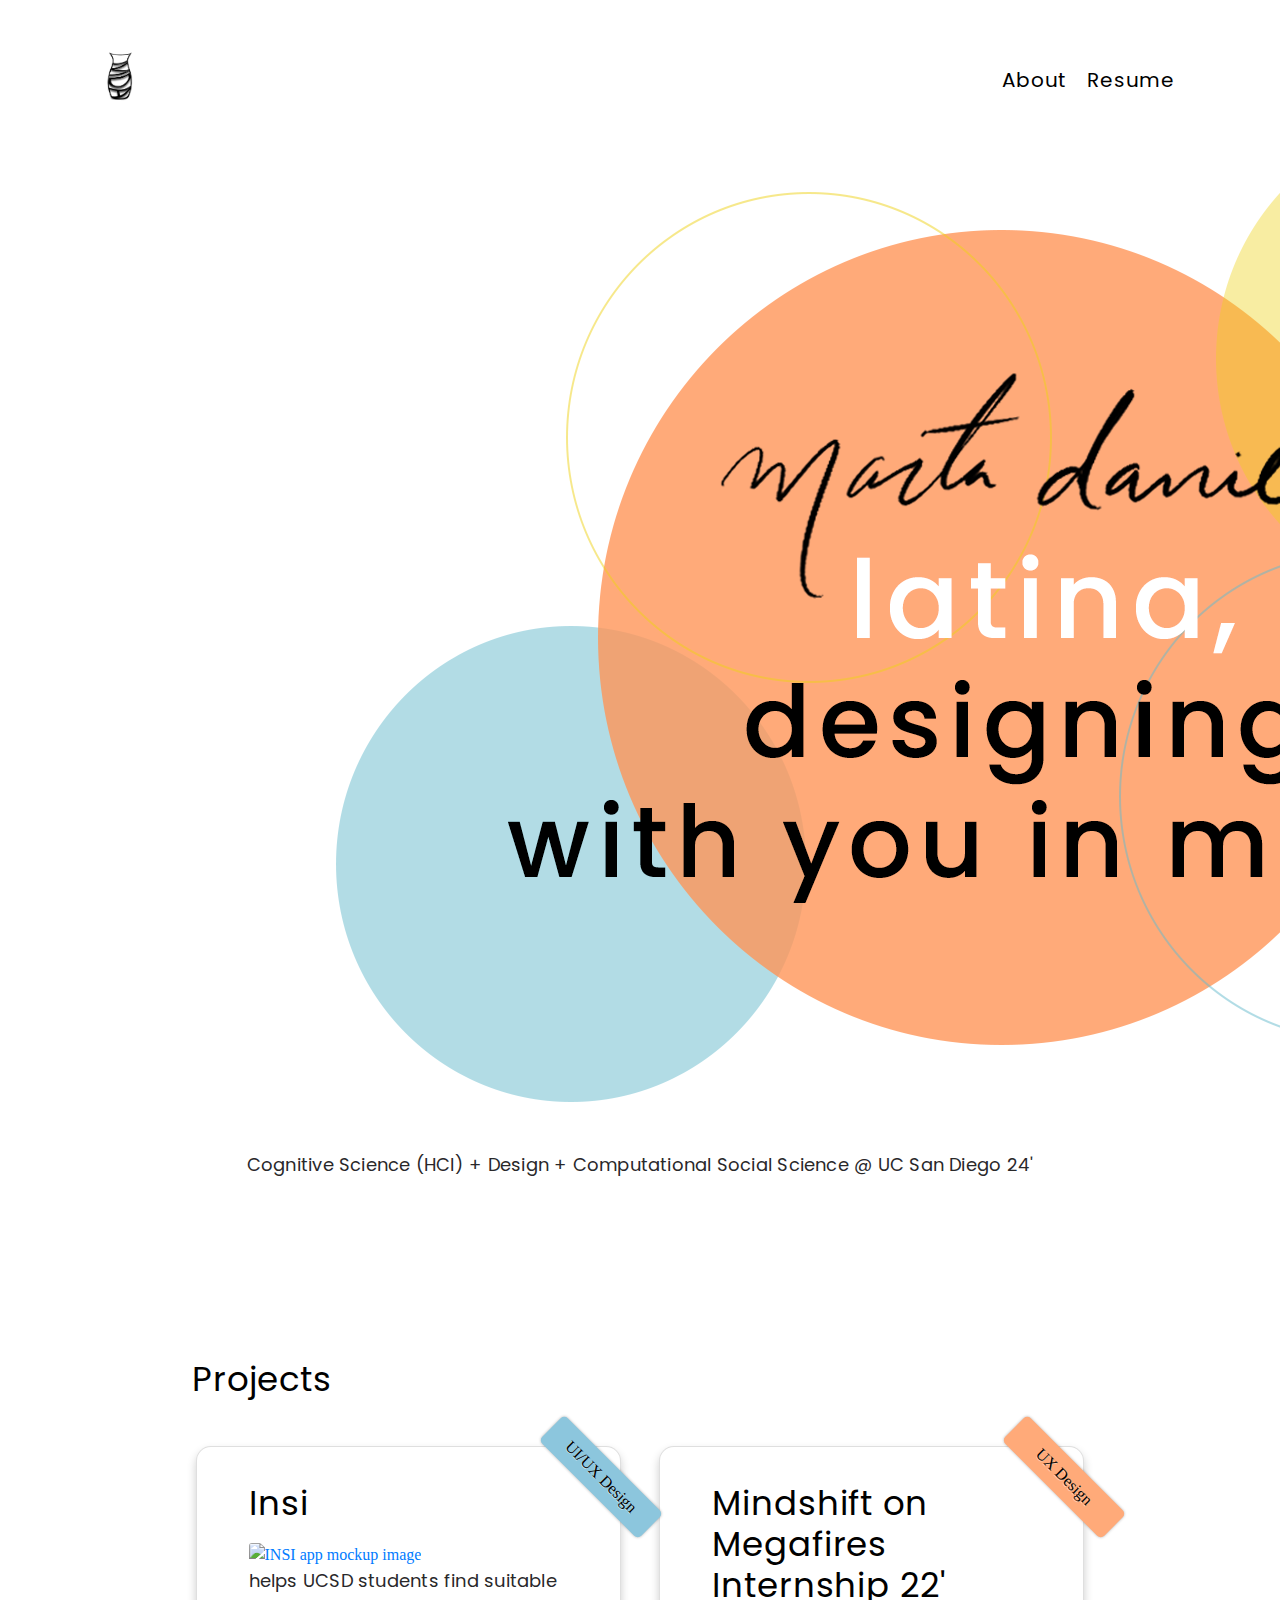
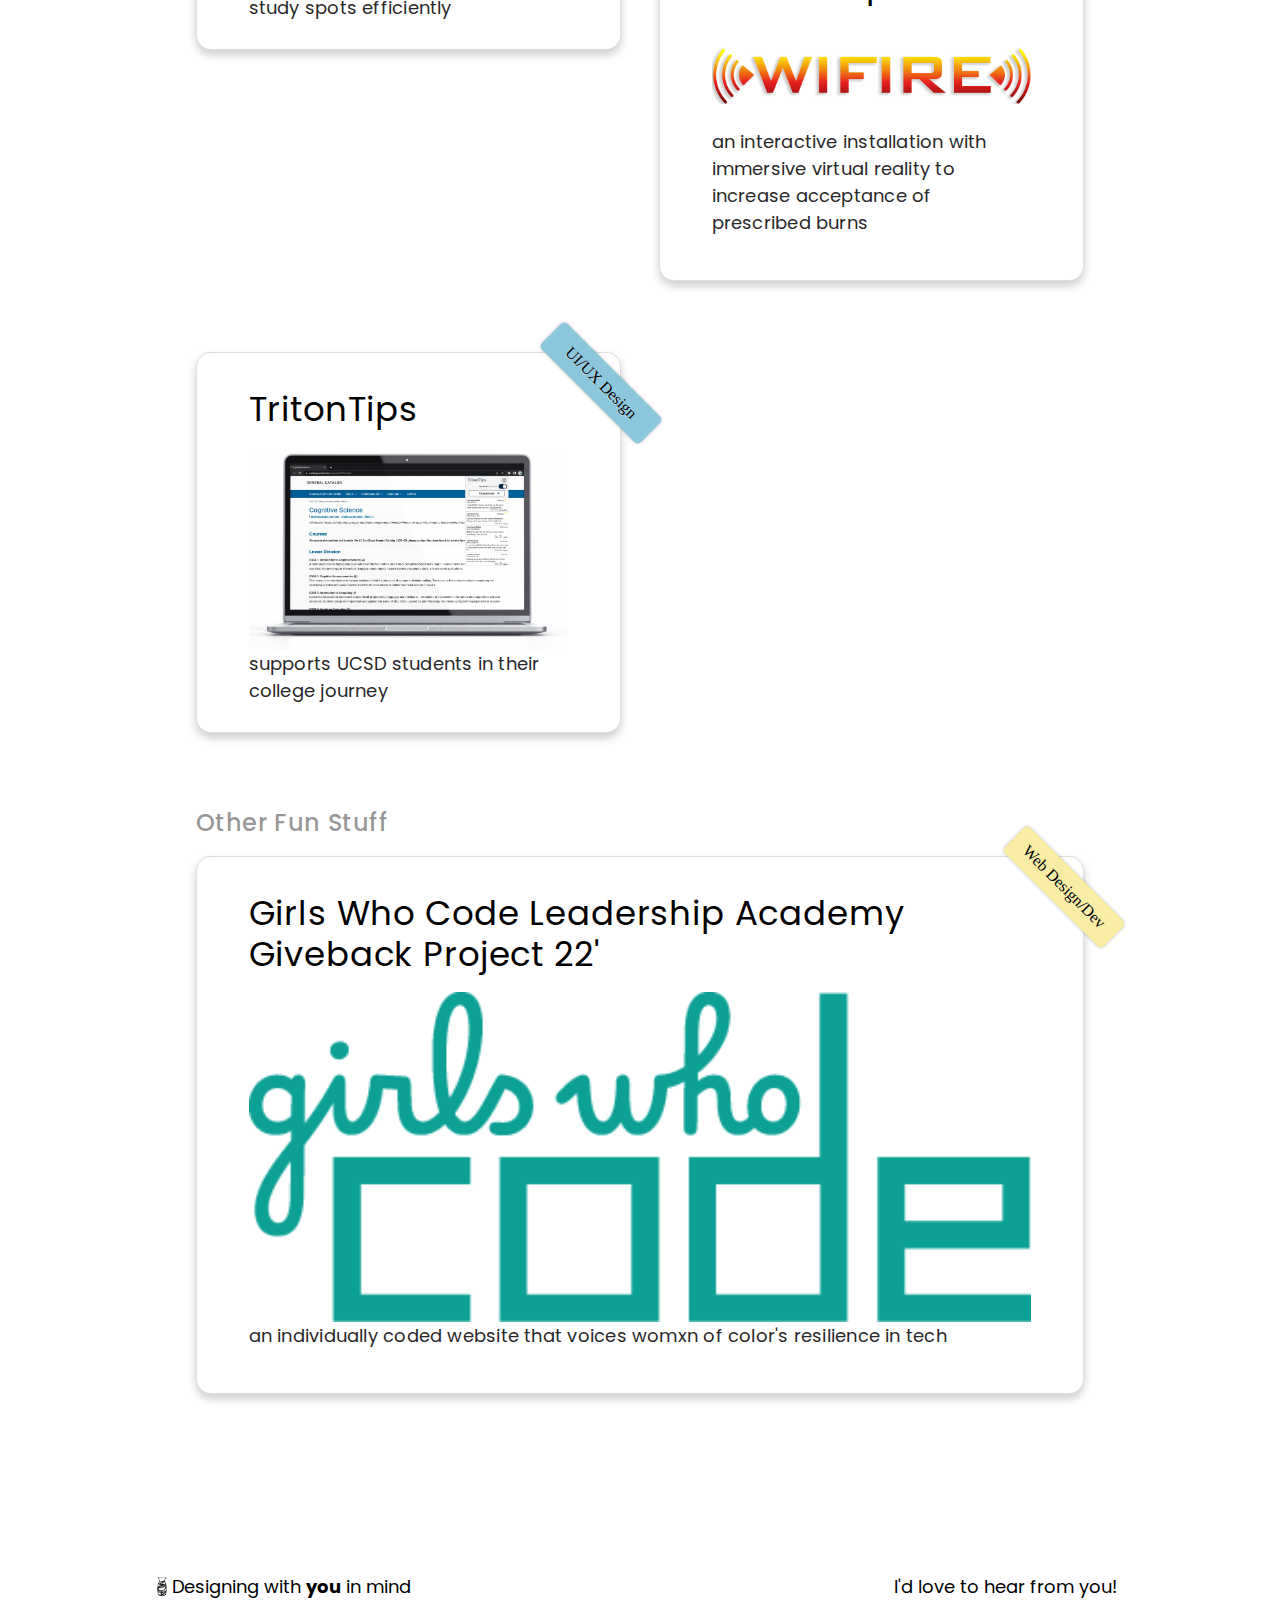
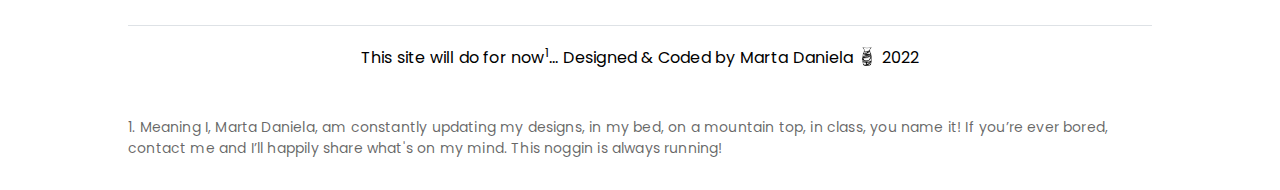
==== commit 5811d917: "home page" ====
--- a/index.html
+++ b/index.html
@@ -112,7 +112,7 @@
 
           <div class="navbar-header navbar-right pull-right">
             <ul class="nav navbar-nav navbar-right">
-              <li><a href="about.html" class="nav-bar-link smaller-text">About</a><a href="files/Acosta-Resume.pdf" target="_blank" class="nav-bar-link smaller-text">Resume</a></li>
+              <li><a href="about.html" class="nav-bar-link">About</a><a href="files/Acosta-Resume.pdf" target="_blank" class="nav-bar-link">Resume</a></li>
             </ul>
           </div>
       </nav>
@@ -145,7 +145,7 @@
           <br>
           <br>
           <br>
-          <p class="padding">Cognitive Science (HCI) + Design + Computational Social Science @ UC San Diego 24'</p>
+          <p class="padding smaller-text">Cognitive Science (HCI) + Design + Computational Social Science @ UC San Diego 24'</p>
           <br>
           <a class="down-arrow" href="#projects"><i class="fa-solid fa-angle-down fa-2xl d-none d-lg-block down-arrow" ></i> </a>
         </div>
--- a/css/styles.css
+++ b/css/styles.css
@@ -111,26 +111,28 @@
 /* Navigation Bar */
 #navigation{
     /* change top and bottom padding to 3% with 4 links navbar */
-    padding: 2% 0% 0% 0%;
+    padding: 0% 0% 0% 0%;
     /*text-align: center;*/
 }
 
 .container{
-    padding: 0% 0%;
+    padding: 3% 2%;
 }
 
 
 /* Different Nav Bars */
 
-/* left aligned Navigation Bar 
+/* left aligned Navigation Bar /*
 .navbar-header.navbar-right.pull-right {
     margin-right: 15px;
-}
-*/
-  
+
+*/
+/*
 .navbar-right > li {
     float: left;
 }
+*/
+
 .nav-bar-link{
     padding:10px 10px 10px 10px;
     color:#000;
@@ -150,6 +152,7 @@
     /*font-size: 22px;*/
     /*letter-spacing: 0.05em;*/
 }
+/*
 .navbar-brand2 img{
     transform: rotate(1deg);
     text-align: left;
@@ -157,6 +160,7 @@
     height:50%;
 
 }
+*/
 
 
 /* Centered Navigation Bar 
@@ -169,7 +173,7 @@
     padding: 0 0px 0 70px;
 }
 */
-
+/*
 .nav-link{
     padding:10px 10px 10px 5px;
     color:#000;
@@ -188,7 +192,7 @@
 
 .nav-link:hover{
     padding:10px 5px 10px 5px;
-    /*background-color: #8cc6dd;*/
+    /*background-color: #8cc6dd;
     border-radius: 10px;
     color:#000;
     text-decoration: none;
@@ -196,6 +200,8 @@
     font-size: 22px;
     letter-spacing: 0.05em;
 }
+*/
+
 .centered{
     margin-left: auto;
     margin-right: auto;
@@ -206,14 +212,17 @@
 .navbar-brand img{
     transform: rotate(1deg);
     padding: 0px 0px 0px 0px;
-    width: 20%;
-    height: 20%;
-
-}
-
+    width: 50px;
+    height: 50px;
+    margin-right: 0;
+
+}
+
+/*
 .navbar-brand-img{
     transform: rotate(1deg);
 }
+*/
 
 .navbar-toggler{
     color: black;
@@ -659,7 +668,7 @@
     }
     */
     .icons{
-        top: 30%;
+        top: 35%;
         right: 10px;
         transform: translateY(-50%);
         position: fixed;
@@ -671,25 +680,22 @@
     .smaller-text{
         font-size: 15px;
     }
+    
+
+
+}
+
+@media (min-width:601px){ 
     /*
-    .navbar-brand img{
-        width: 160px;
-        height: 70px;
-        margin-right: 0;
-    }*/
-
-
-}
-
-@media (min-width:601px){ 
     .navbar-brand img{
         /*
         width:220px;
         height: 100px;
-        */
+        
         margin-right: 0;
     }
-    /*
+    
+    
     #navigation{
         padding: 0% 0%;
     }
@@ -762,7 +768,7 @@
     */
     #title{
         text-align: center;
-        position: relative; top:  20px;
+        position: relative; top:  -40px;
     }
     
 
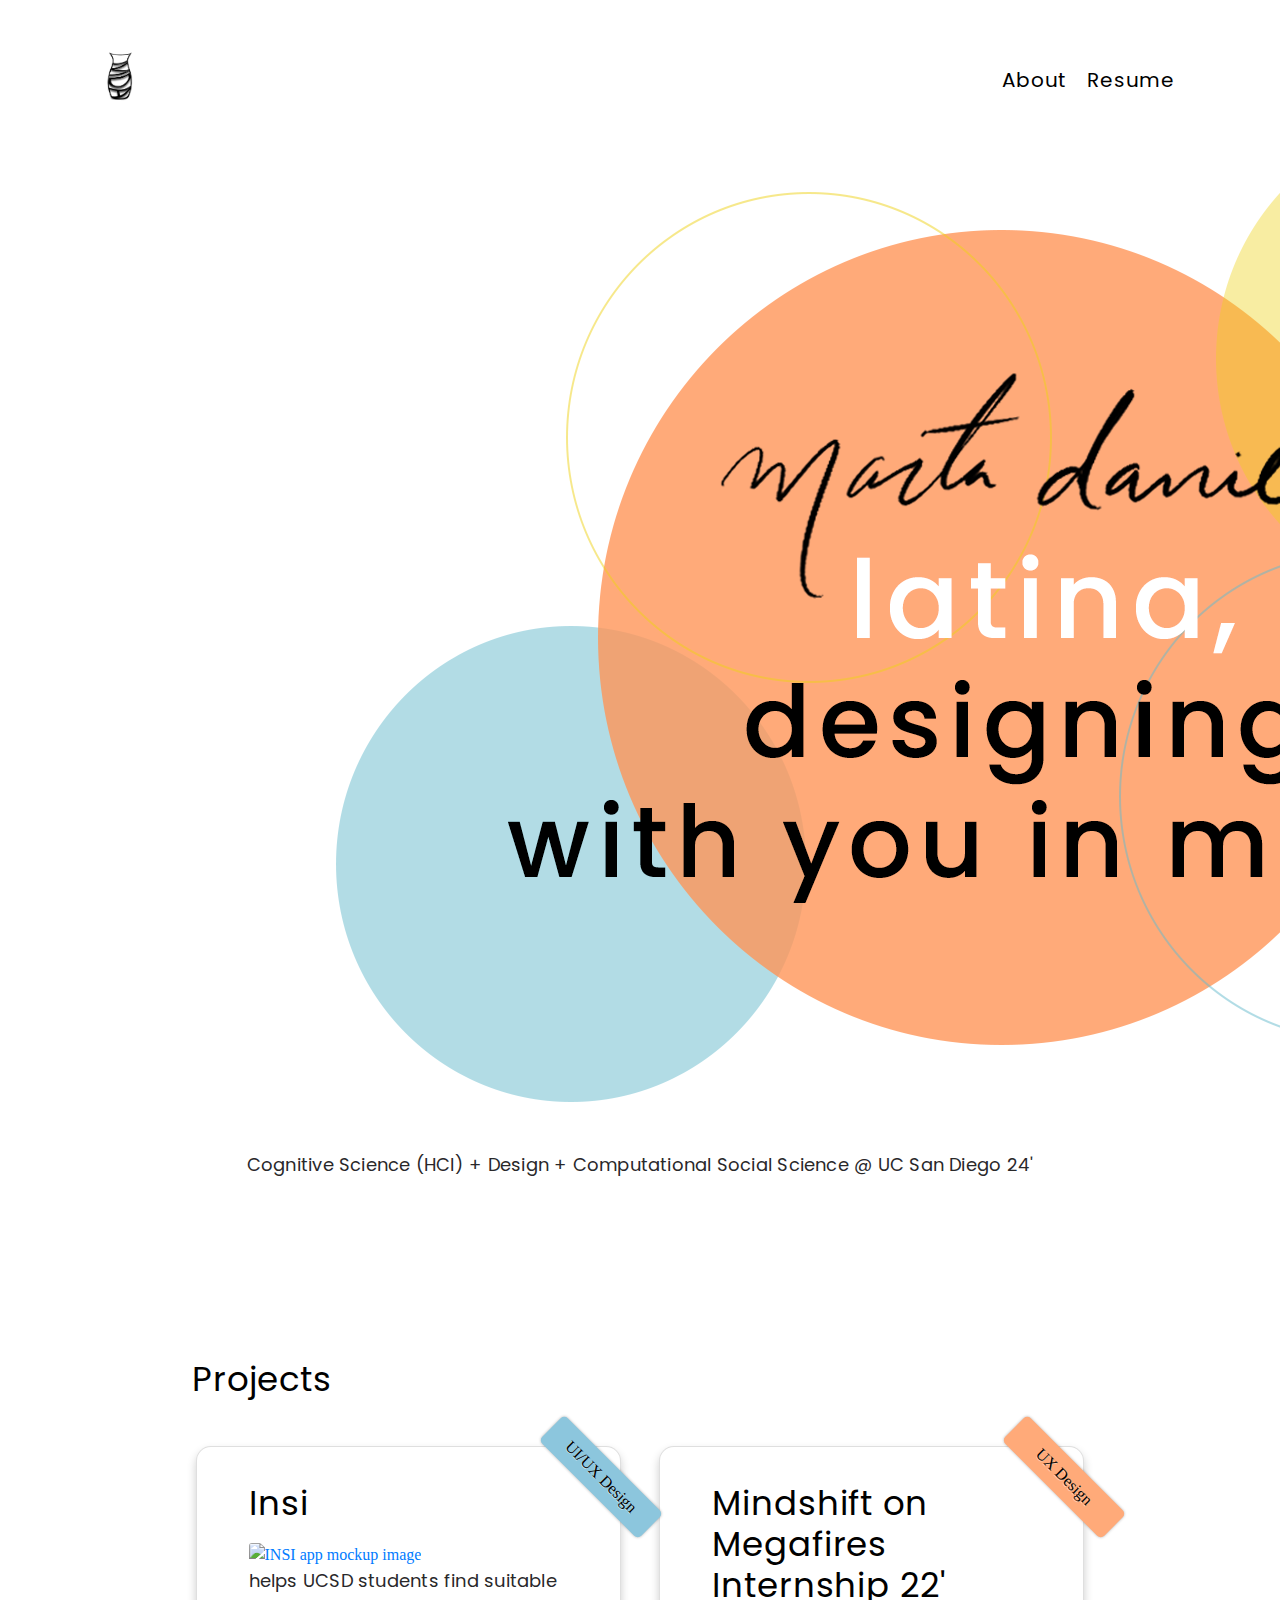
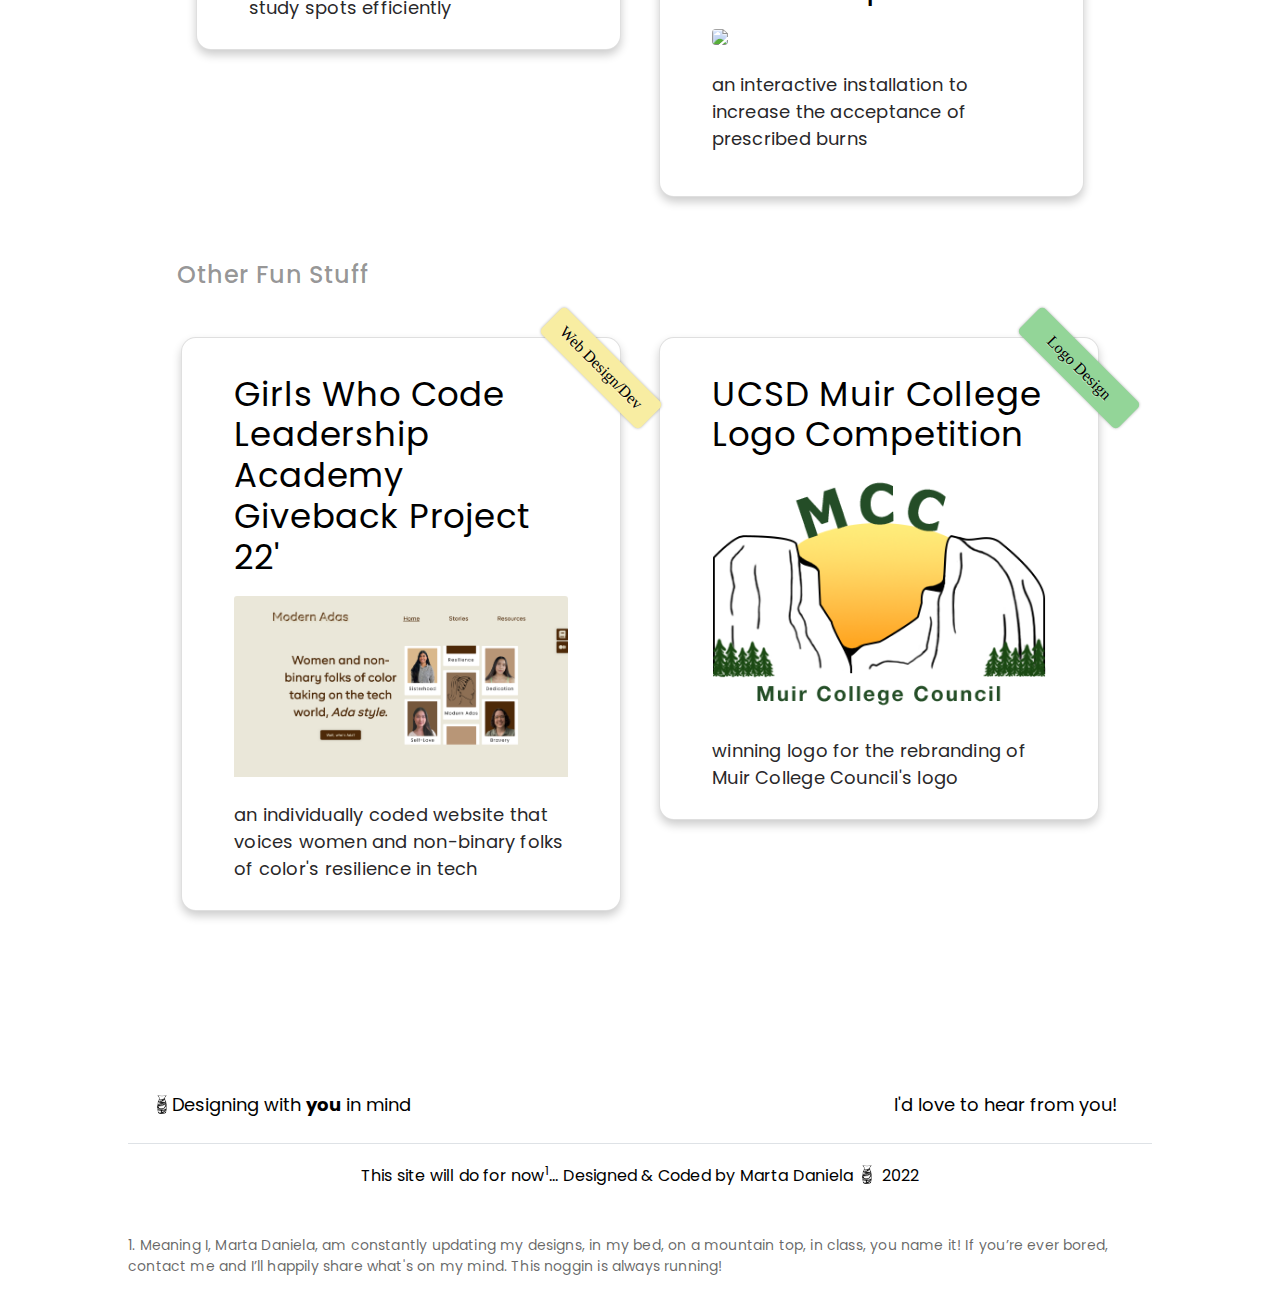
==== commit 7de5febc: "Home Page" ====
--- a/index.html
+++ b/index.html
@@ -164,39 +164,42 @@
 
 
       <div class="row">
-        <a class="no-decoration" href="Insi.html"><div class="projects-column col-lg-6">
-          <div class="card mb-3">
-            <div class="card-body">
-              <div class="ribbon-wrapper">
-                <div class="ribbon-tag">UI/UX Design</div>
-              </div>
-              <h2>Insi</h2>
-              <img class="card-img-top" src="images/INSI-mockup.png" alt="INSI app mockup image">
-              <p class="card-text">helps UCSD students find suitable study spots efficiently</p>
-            </div>
-          </div>
-          </a>
-          </div>
+        <a class="no-decoration" href="Insi.html">
+          <div class="projects-column col-lg-6">
+            <div class="card mb-3">
+              <div class="card-body">
+                <div class="ribbon-wrapper">
+                  <div class="ribbon-tag">UI/UX Design</div>
+                </div>
+                <h2>Insi</h2>
+                <img class="card-img-top" src="images/INSI-mockup.png" alt="INSI app mockup image">
+                <p class="card-text">helps UCSD students find suitable study spots efficiently</p>
+              </div>
+            </div>
+        </a>
+        </div>
 
         <div class="projects-column col-lg-6">
+          <a class="no-decoration" href="#">
           <div class="card mb-3">
             <div class="card-body">
               <h2>Mindshift on Megafires Internship 22'</h2>
               <div class="ribbon-wrapper">
                 <div class="ribbon-tag-orange">UX Design</div>
               </div>
-              <img class="card-img-top" src="images/WIFIRE-logo.png" alt="WIFIRE logo">
+              <img class="card-img-top rounded" src="images/MoM-pic.JPG">
               <br>
               <br>
               <!-- <h3>WIFIRE Lab @ San Diego SuperComputer Center</h3> -->
-              <p>an interactive installation with immersive virtual reality to increase acceptance of prescribed burns</p>
-            </div>
-          </div>  
+              <p>an interactive installation to increase the acceptance of prescribed burns</p>
+            </div>
+          </div> 
+        </a> 
         </div>
       </div>
 
       <div class="row">
-
+<!--
         <div class="projects-column col-lg-6">
           <div class="card">
             <div class="card-body">
@@ -210,24 +213,47 @@
           </div>
         </div>
       </div>
-
-     
+      -->
+
+      <h4>Other Fun Stuff</h4>
       <div class="row">
-        <div class="projects-column col-lg-12 col-md-6">
-          <h4>Other Fun Stuff</h4>
+        
+        <a class="no-decoration" href="ModernAdas.html">
+          <div class="projects-column col-lg-6">
+            <div class="card mb-3">
+              <div class="card-body">
+                <div class="ribbon-wrapper">
+                  <div class="ribbon-tag-yellow">Web Design/Dev</div>
+                </div>
+                <h2>Girls Who Code Leadership Academy Giveback Project 22'</h2>
+                <img class="card-img-top" src="images/ModernAdas.png" width="100%" height="100%">
+                <br>
+                <br>
+                <p class="card-text">an individually coded website that voices women and non-binary folks of color's resilience in tech</p>
+              </div>
+            </div>
+        </a>
+        </div>
+
+        <div class="projects-column col-lg-6">
+          <a class="no-decoration" href="#">
           <div class="card mb-3">
             <div class="card-body">
-              <h2>Girls Who Code Leadership Academy Giveback Project 22'</h2>
-              <!-- image of me asleep on my desk-->
+              <h2>UCSD Muir College Logo Competition</h2>
               <div class="ribbon-wrapper">
-                <div class="ribbon-tag-yellow">Web Design/Dev</div>
-              </div>
-              <img class="card-img-top" src="images/GWC-logo.png" alt="working at desk image">
-              <p>an individually coded website that voices womxn of color's resilience in tech</p>
-            </div>
-          </div>  
+                <div class="ribbon-tag-green">Logo Design</div>
+              </div>
+              <img class="card-img-top" src="images/MCC-Logo.png">
+              <br>
+              <br>
+              <!-- <h3>WIFIRE Lab @ San Diego SuperComputer Center</h3> -->
+              <p class="card-text">winning logo for the rebranding of Muir College Council's logo</p>
+            </div>
+          </div> 
+        </a> 
         </div>
       </div>
+   
   
   
 
--- a/css/styles.css
+++ b/css/styles.css
@@ -265,8 +265,6 @@
 .icons ul li:hover{
     color:#e9c9a0ca;
 }
-
-
 
 
 
@@ -342,6 +340,10 @@
 
 .card-img-top {
     object-fit: contain;
+}
+
+.rounded{
+    border-radius: 15px;
 }
 
 .card:hover {
@@ -430,6 +432,28 @@
     border-radius: 5px;
 }
 
+.ribbon-tag-green { 
+    text-align: center; 
+    -webkit-transform: rotate(45deg); 
+    -moz-transform: rotate(45deg);
+    -ms-transform: rotate(45deg); 
+    -o-transform: rotate(45deg); 
+    position: relative; 
+    padding: 6px 0px; 
+    left: -4px; 
+    top: 15px; 
+    width: 140px; 
+    color: #000000; 
+    -webkit-box-shadow: 0px 0px 3px rgba(0,0,0,0.3); 
+    -moz-box-shadow: 0px 0px 3px rgba(0,0,0,0.3); 
+    box-shadow: 0px 0px 3px rgba(0,0,0,0.3); 
+    text-shadow: rgba(255,255,255,0.5) 0px 1px 0px; 
+    background: #93d598; 
+    border-radius: 5px;
+}
+
+
+
 
 /* INSI Page */
 
@@ -513,6 +537,56 @@
 }
 
 
+/* INSI2 Page */
+main {
+    margin-bottom: calc(var(--space-md) * -1);
+    margin-left: calc(var(--space-md) * -1);
+  }
+  
+  main > * {
+    margin-bottom: var(--space-md);
+    margin-left: var(--space-md);
+  }
+  
+  article > * + * {
+    margin-top: var(--space);
+  }
+  
+  .component {
+    position: relative;
+    border: 1px solid var(--color-primary);
+    box-shadow: 0 1px 2px rgba(0, 0, 0, 0.04), 0 2px 4px rgba(0, 0, 0, 0.04),
+      0 4px 8px rgba(0, 0, 0, 0.03), 0 8px 16px rgba(0, 0, 0, 0.03),
+      0 16px 32px rgba(0, 0, 0, 0.02), 0 32px 64px rgba(0, 0, 0, 0.02);
+  }
+  
+  .component .header,
+  .component .footer {
+    padding: var(--space-sm);
+    text-align: left;
+  }
+  
+  .component .header {
+    border-bottom: inherit;
+  }
+  
+  .component .footer {
+    /*
+    display: flex;
+    justify-content: space-between; */
+    border-top: inherit;
+  }
+  
+  .component .content {
+    padding: var(--space-sm);
+    max-height: 500px;
+    overflow-y: auto;
+    color: var(--color-dark);
+  }
+  
+  .empty-text {
+    text-align: left;
+  }
 
 /* About Page */
 
@@ -530,7 +604,7 @@
 .about-me-pic{
     width: 100%;
     height: 100%;
-    text-align: right;
+    text-align: center;
     
 }
 .about-me-pics{
@@ -636,7 +710,7 @@
 */
 
 /*
-@media (min-width: 601px){  /* if greater than 766..
+@media (min-width: 601px){  /* if greater than 601..
     .nav-bar-link{
         font-size: 18px;
     }
@@ -658,15 +732,9 @@
 /* Home Page Responsiveness */ 
 @media (max-width:600px){ 
     #title{
-        position: relative; top: 0px;
         padding: 8% 0% 12% 0%;
         text-align: center;
     }
-    /*
-    #navigation{
-        padding: 0px 0px 0px 0px;
-    }
-    */
     .icons{
         top: 35%;
         right: 10px;
@@ -680,83 +748,14 @@
     .smaller-text{
         font-size: 15px;
     }
-    
-
-
-}
-
-@media (min-width:601px){ 
     /*
-    .navbar-brand img{
-        /*
-        width:220px;
-        height: 100px;
-        
-        margin-right: 0;
-    }
-    
-    
-    #navigation{
-        padding: 0% 0%;
+    #about-1{
+        text-align: left;
+    }
+    #about{
+        text-align: left;
     }
     */
-    #title{
-        position: relative; top: 0px;
-    }
-    
-
-}
-
-@media (min-width:700px){ 
-    /*
-    #navigation{
-        padding: 0% 0%;
-    }
-    */
-    #title{
-        position: relative; top: 0px;
-    }
-    
-
-}
-
-@media (min-width:767px){ 
-    /*
-    #navigation{
-        padding: 0% 0%;
-    }
-    */
-    #title{
-
-        position: relative; top: -20px;
-    }
-    
-
-}
-
-@media (min-width:900px){ 
-    /*
-    #navigation{
-        padding: 0% 0%;
-    }
-    */
-    #title{
-        position: relative; top: -20px;
-    }
-    
-
-}
-
-@media (min-width:1100px){ 
-    /*
-    #navigation{
-        padding: 0% 0%;
-    }
-    */
-    #title{
-        position: relative; top: -20px;
-    }
-    
 
 }
 
@@ -770,7 +769,7 @@
         text-align: center;
         position: relative; top:  -40px;
     }
-    
+
 
 }
 
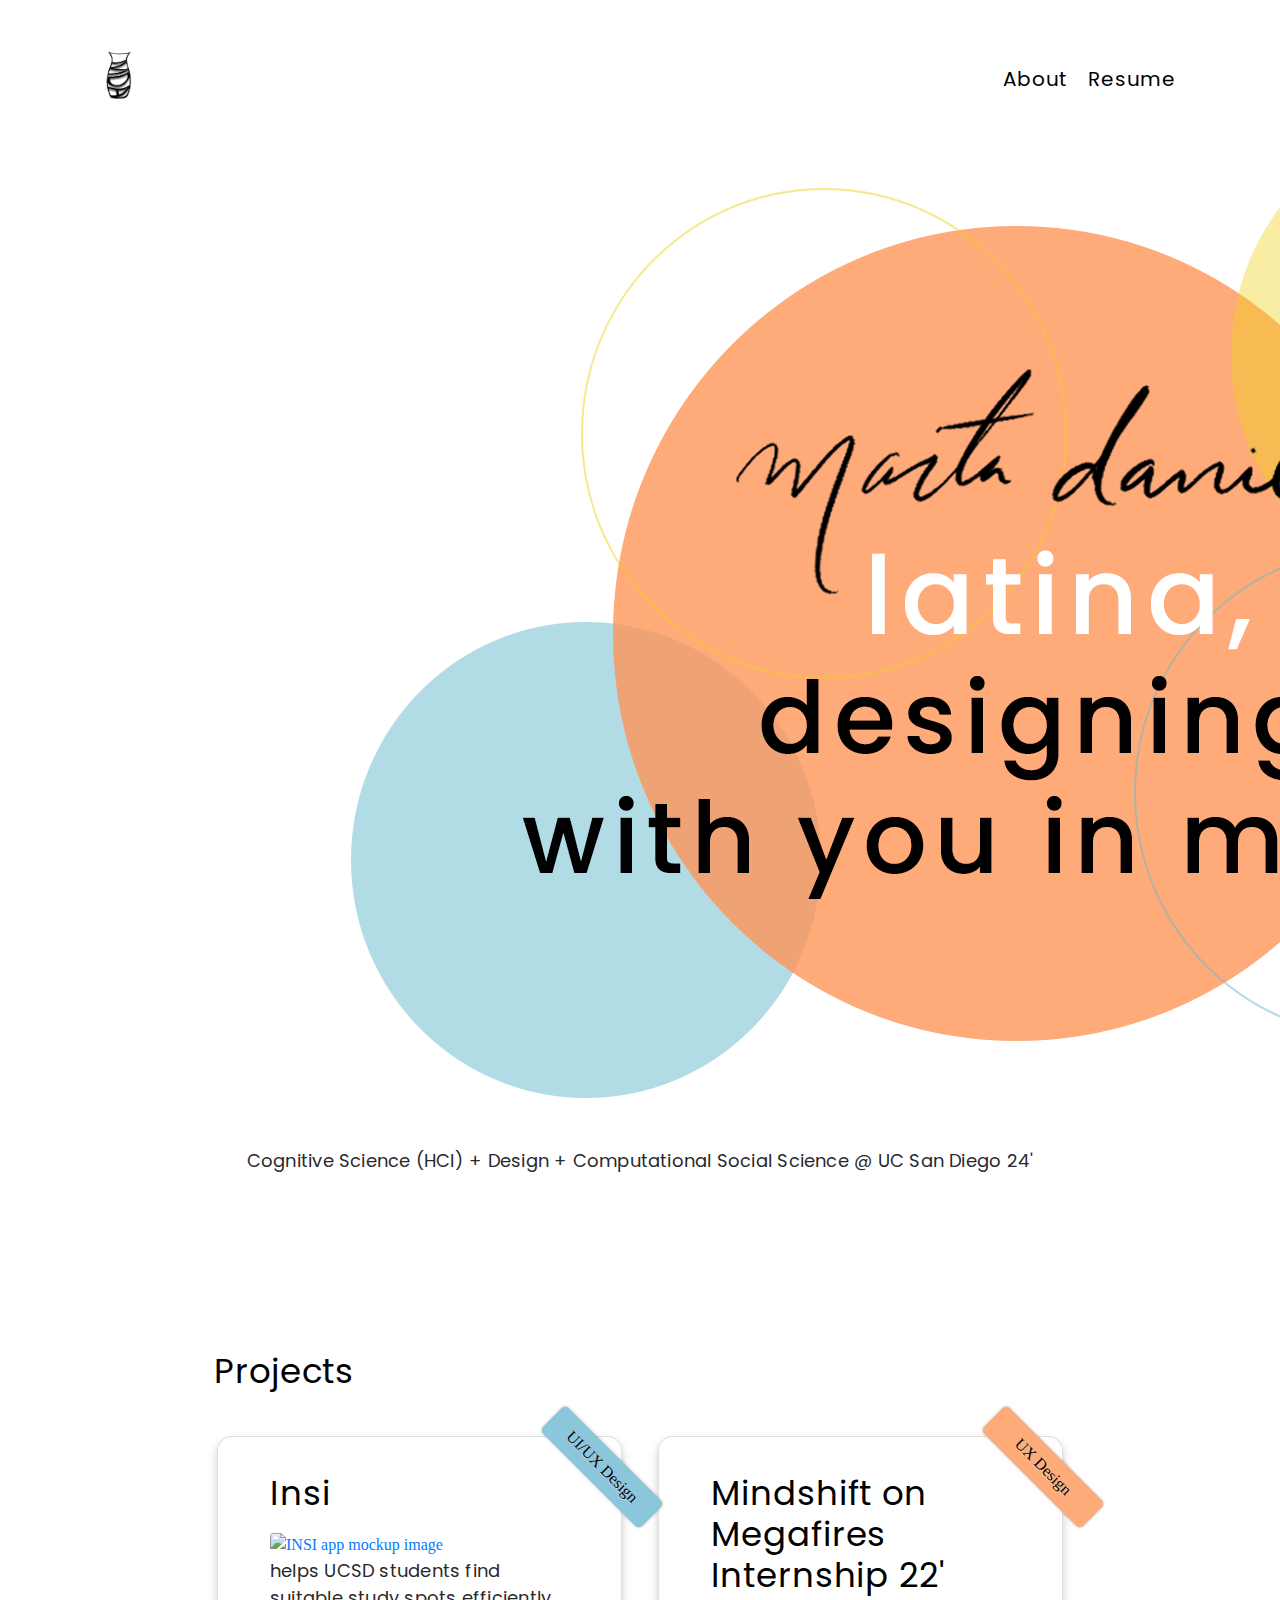
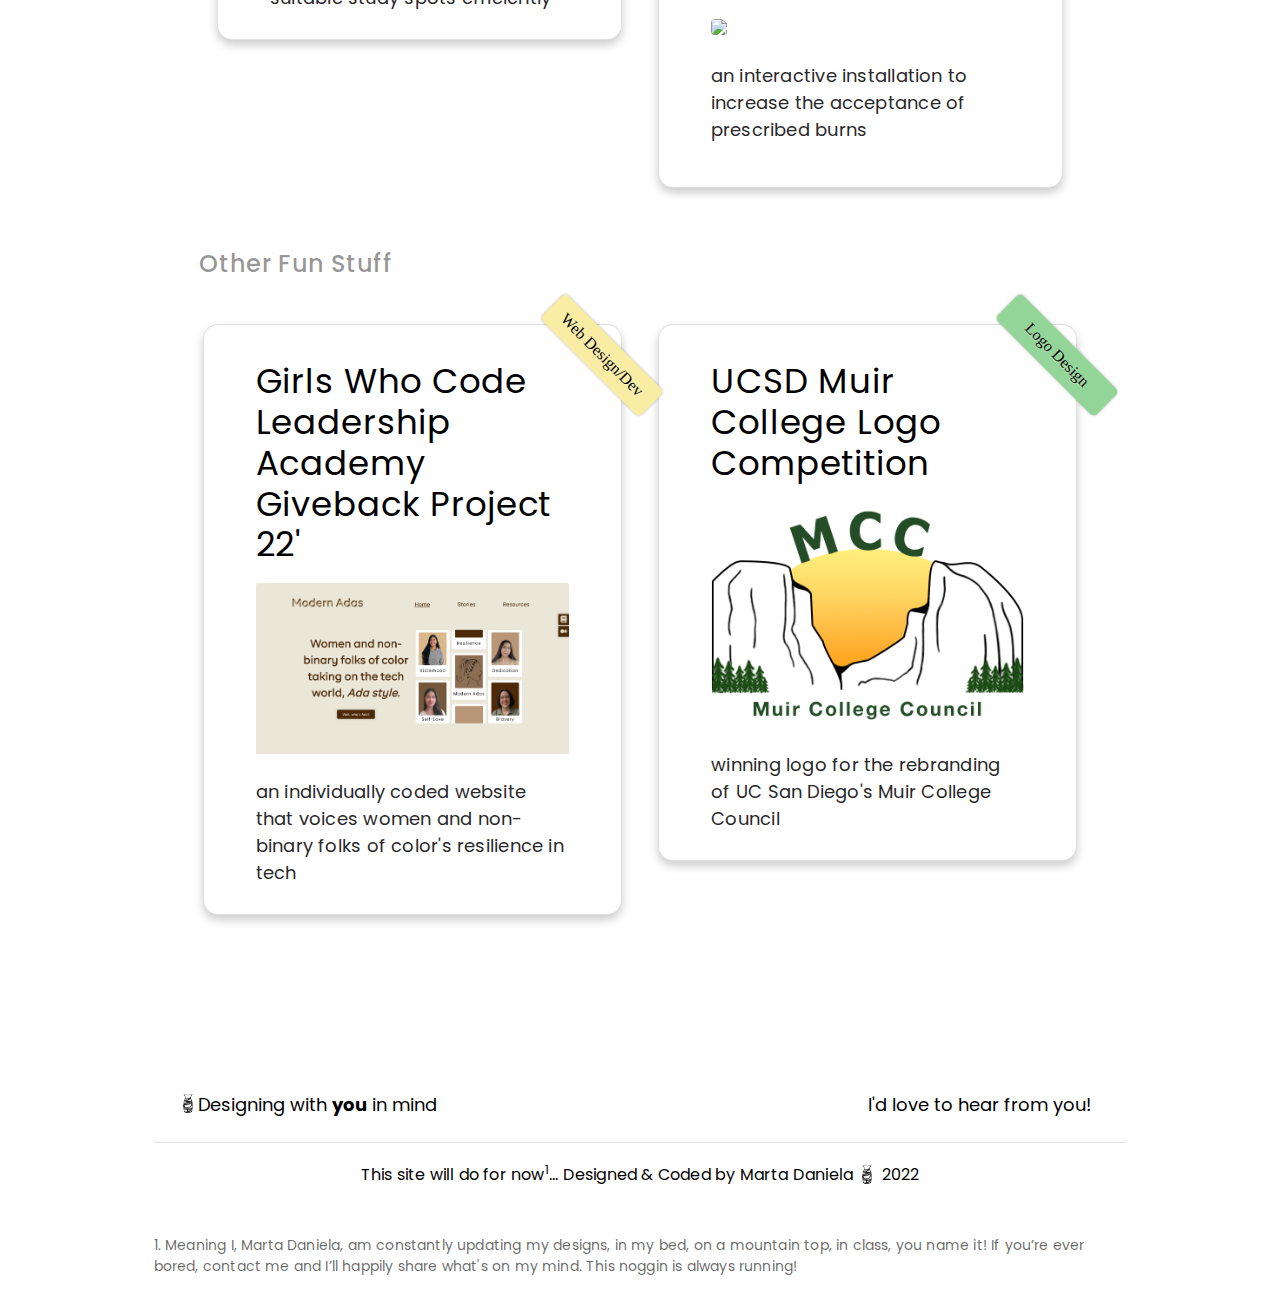
==== commit 231b324a: "updated about page imgs" ====
--- a/index.html
+++ b/index.html
@@ -247,7 +247,7 @@
               <br>
               <br>
               <!-- <h3>WIFIRE Lab @ San Diego SuperComputer Center</h3> -->
-              <p class="card-text">winning logo for the rebranding of Muir College Council's logo</p>
+              <p class="card-text">winning logo for the rebranding of UC San Diego's Muir College Council</p>
             </div>
           </div> 
         </a> 
--- a/css/styles.css
+++ b/css/styles.css
@@ -820,3 +820,174 @@
 }
 */
 
+/* Side Nav Bar */ 
+.icon-spacing{
+    padding: 2px 10px;
+}
+.icon-spacing:hover{
+    text-decoration: none;
+}
+.footer{
+    margin-right: auto;
+    margin-left: auto;
+}
+.header{
+    margin-right: auto;
+    margin-left: auto;
+}
+.black-color{
+    color: #000;
+}
+.black-color:hover{
+    color: #e9c9a0ca;
+}
+
+:root {
+    --space: 2rem;
+    --space-xs: calc(var(--space) / 3);
+    --space-sm: calc(var(--space) / 2);
+    --space-md: calc(var(--space) * 2);
+  
+    --color-primary: lightgray;
+    --color-accent: whitesmoke;
+    --color-dark: black;
+    --color-mid: gray;
+    --color-light: white;
+    --color-highlight: dodgerblue;
+  
+    --radius: 0.125rem;
+  }
+  
+  /* Here are the base styles for the main layout and sticky component */
+  * {
+    box-sizing: border-box;
+  }
+  
+  main {
+    display: flex;
+    flex-wrap: wrap;
+  }
+  
+  .article {
+    flex-basis: 0;
+    flex-grow: 999;
+    min-width: 40%;
+  }
+  
+  .sidebar {
+    --offset: var(--space);
+    flex-grow: 1;
+    flex-basis: 200px;
+    align-self: start;
+    position: sticky;
+    top: var(--offset);
+  }
+  
+  .component {
+    display: grid;
+    grid-template-rows: auto 1fr auto;
+  }
+  
+  .component .content {
+    max-height: 500px;
+    overflow-y: auto;
+  }
+  
+  .sidebar .component {
+    max-height: calc(100vh - var(--offset) * 2);
+  }
+  
+  /*
+   * Other styles
+  **/
+  .visually-hidden {
+    clip: rect(0 0 0 0);
+    clip-path: inset(50%);
+    height: 1px;
+    overflow: hidden;
+    position: absolute;
+    white-space: nowrap;
+    width: 1px;
+  }
+  
+
+  
+  [hidden] {
+    display: none;
+  }
+  
+  body {
+    margin: 0 auto;
+    padding: 0 var(--space);
+    max-width: 1400px;
+  }
+
+  
+  
+  /* Until flexbox gap is supported in all modern browsers, we use the negative margin trick to create space between the children elements */
+  main {
+    margin-bottom: calc(var(--space-md) * -1);
+    margin-left: calc(var(--space-md) * -1);
+  }
+  
+  main > * {
+    margin-bottom: var(--space-md);
+    margin-left: var(--space-md);
+  }
+  
+  article > * + * {
+    margin-top: var(--space);
+  }
+  
+  .component {
+    position: relative;
+    border: 1px solid var(--color-primary);
+    box-shadow: 0 1px 2px rgba(0, 0, 0, 0.04), 0 2px 4px rgba(0, 0, 0, 0.04),
+      0 4px 8px rgba(0, 0, 0, 0.03), 0 8px 16px rgba(0, 0, 0, 0.03),
+      0 16px 32px rgba(0, 0, 0, 0.02), 0 32px 64px rgba(0, 0, 0, 0.02);
+  }
+  
+  .component .header,
+  .component .footer {
+    padding: var(--space-sm);
+    text-align: left;
+  }
+  
+  .component .header {
+    border-bottom: inherit;
+  }
+  
+  .component .footer {
+    /*
+    display: flex;
+    justify-content: space-between; */
+    border-top: inherit;
+  }
+  
+  .component .content {
+    padding: var(--space-sm);
+    max-height: 500px;
+    overflow-y: auto;
+    color: var(--color-dark);
+  }
+  
+  .empty-text {
+    text-align: left;
+  }
+  
+  
+  
+  
+  .button {
+    appearance: none;
+    padding: var(--space-xs) var(--space-sm);
+    font-size: 1rem;
+    color: white;
+    background-color: var(--color-light);
+    border: 1px solid var(--color-mid);
+    cursor: pointer;
+    border-radius: var(--radius);
+    box-shadow: rgba(black, 0.1) 4px 4px;
+  }
+
+  
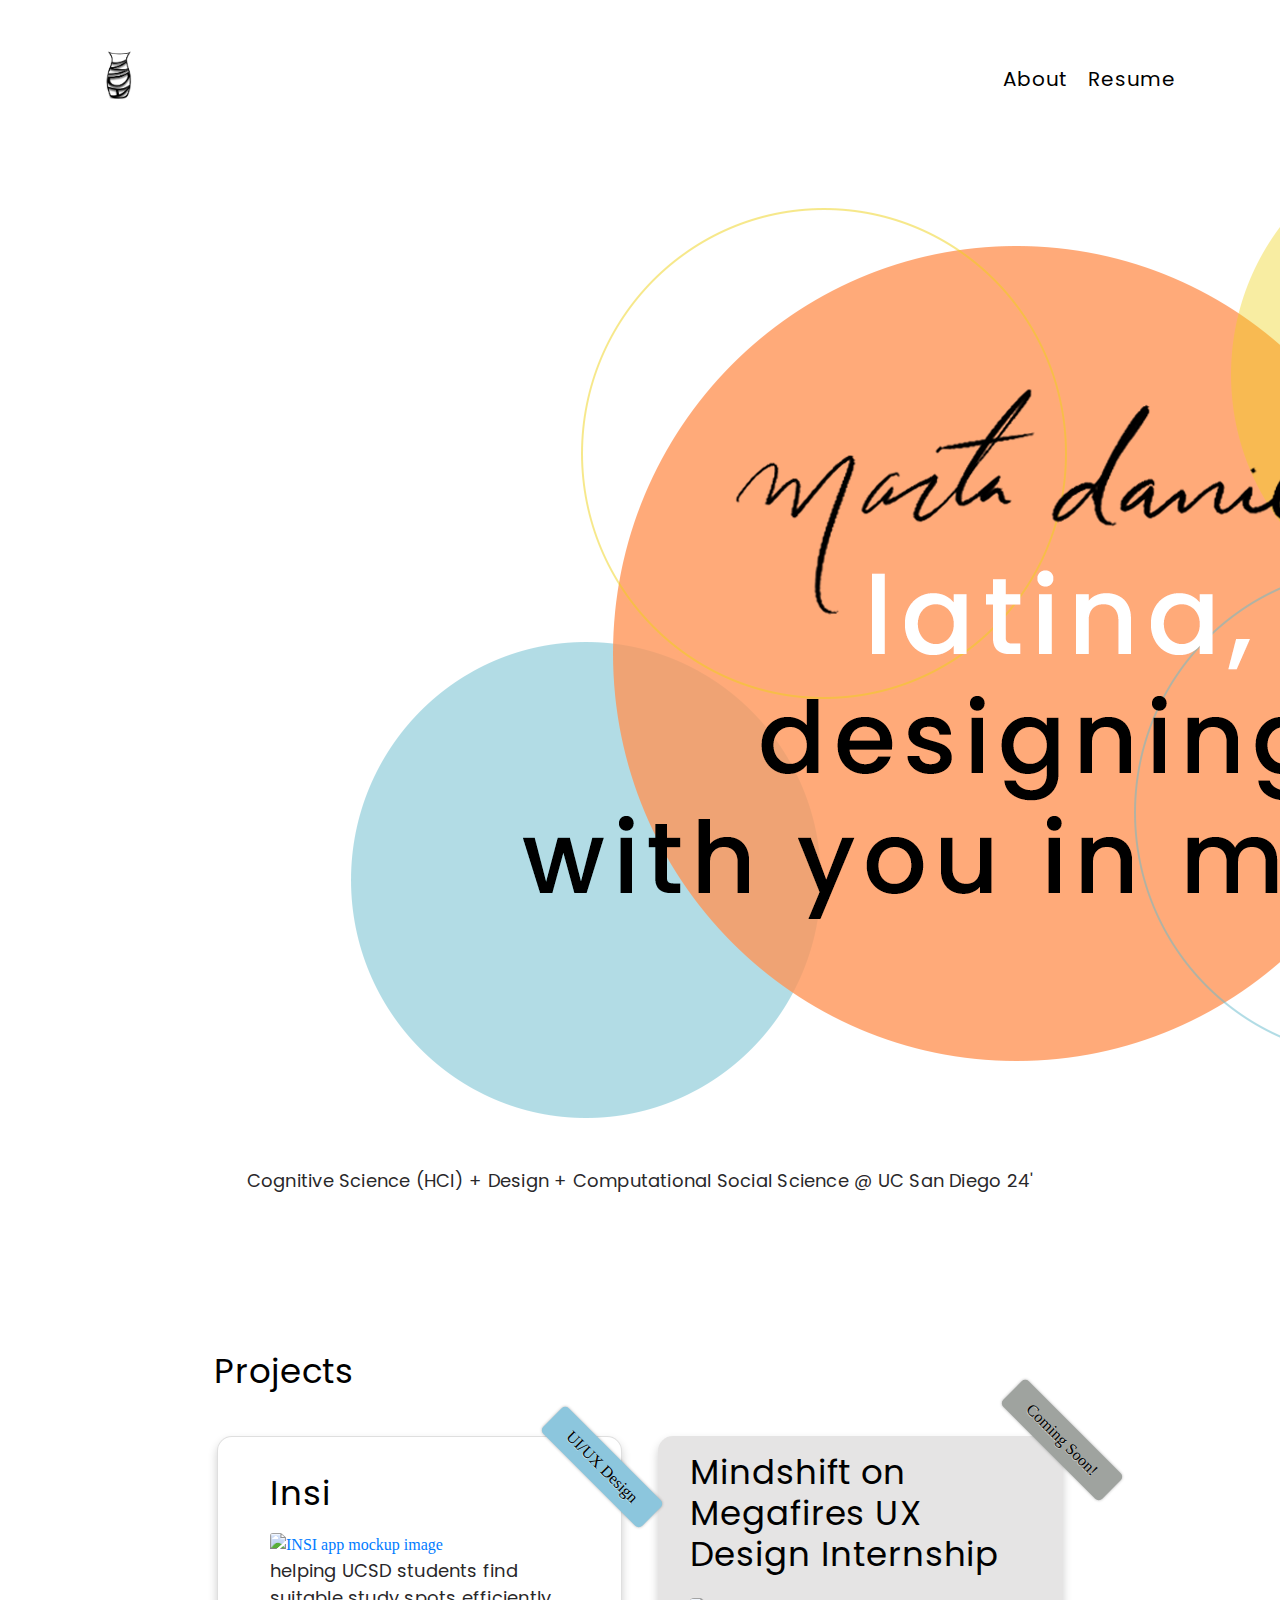
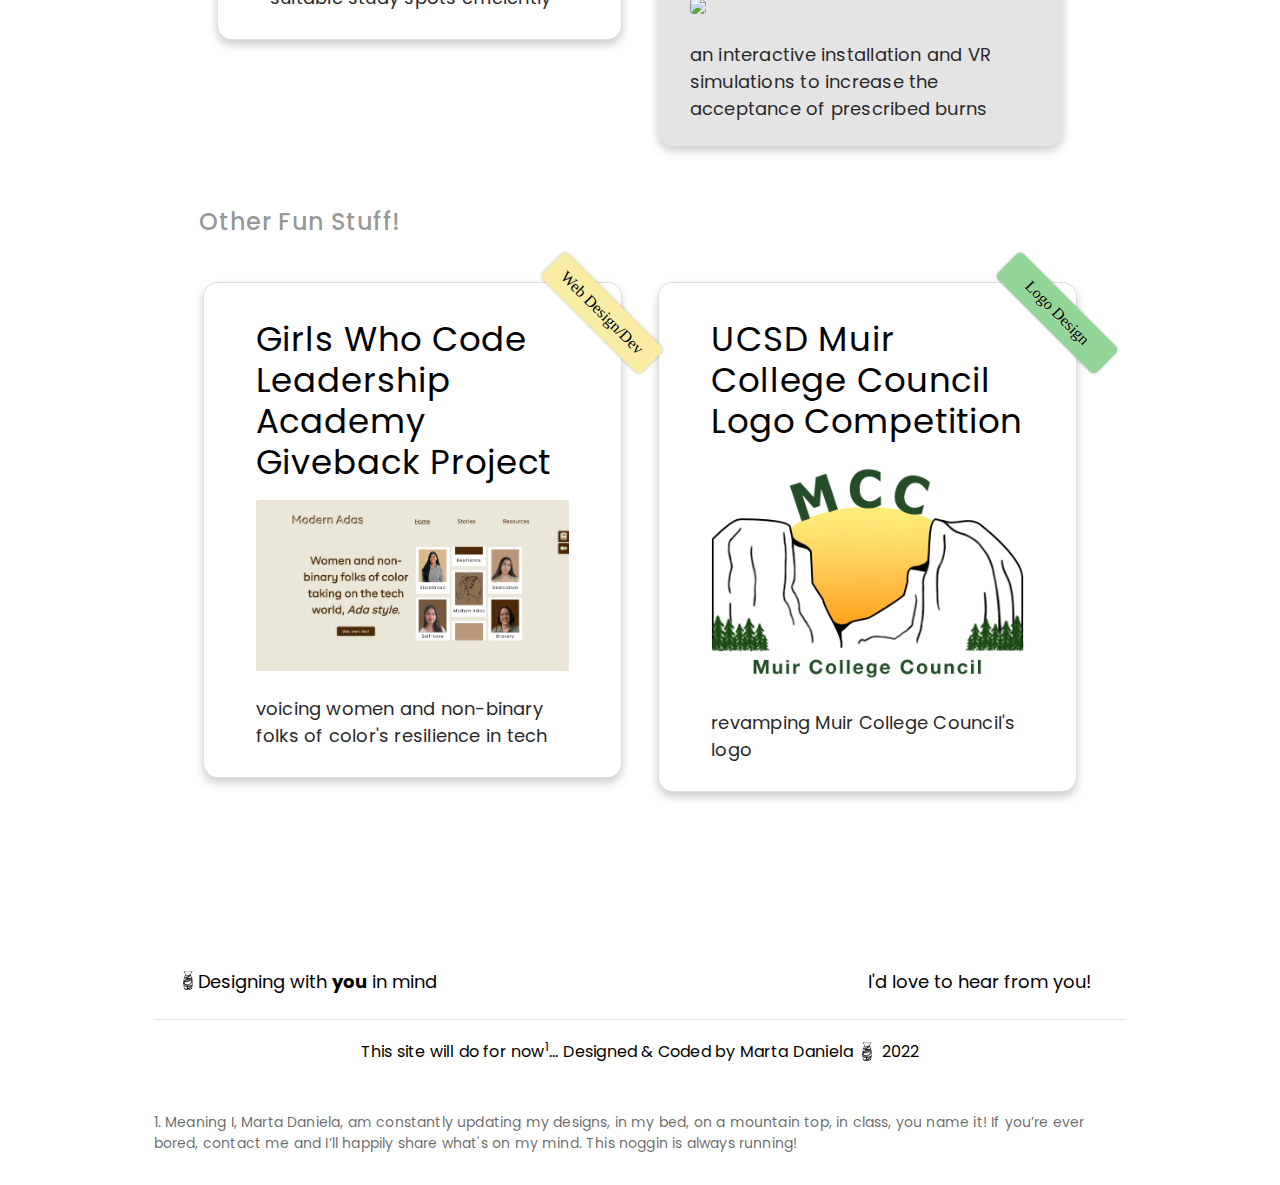
==== commit 34c1ace7: "INSI and Home Pg changes" ====
--- a/index.html
+++ b/index.html
@@ -78,6 +78,7 @@
     <section id="navigation">    
 
 
+      
       <!-- Navbar 
       <nav class="navbar navbar-expand-lg navbar-light">
         <div class="container">
@@ -120,6 +121,7 @@
       
   
     </section>
+    
 
 
     <section id="title">
@@ -173,28 +175,28 @@
                 </div>
                 <h2>Insi</h2>
                 <img class="card-img-top" src="images/INSI-mockup.png" alt="INSI app mockup image">
-                <p class="card-text">helps UCSD students find suitable study spots efficiently</p>
+                <p class="card-text">helping UCSD students find suitable study spots efficiently</p>
               </div>
             </div>
         </a>
         </div>
 
         <div class="projects-column col-lg-6">
-          <a class="no-decoration" href="#">
-          <div class="card mb-3">
-            <div class="card-body">
-              <h2>Mindshift on Megafires Internship 22'</h2>
+          <!-- <a class="no-decoration" href="#"> -->
+          <div class="card-WIP mb-3">
+            <div class="card-WIP-body mb-3">
+              <h2>Mindshift on Megafires UX Design Internship</h2>
               <div class="ribbon-wrapper">
-                <div class="ribbon-tag-orange">UX Design</div>
+                <div class="ribbon-tag-grey">Coming Soon!</div>
               </div>
               <img class="card-img-top rounded" src="images/MoM-pic.JPG">
               <br>
               <br>
               <!-- <h3>WIFIRE Lab @ San Diego SuperComputer Center</h3> -->
-              <p>an interactive installation to increase the acceptance of prescribed burns</p>
+              <p>an interactive installation and VR simulations to increase the acceptance of prescribed burns</p>
             </div>
           </div> 
-        </a> 
+        <!--</a> -->
         </div>
       </div>
 
@@ -215,7 +217,7 @@
       </div>
       -->
 
-      <h4>Other Fun Stuff</h4>
+      <h4>Other Fun Stuff!</h4>
       <div class="row">
         
         <a class="no-decoration" href="ModernAdas.html">
@@ -225,21 +227,21 @@
                 <div class="ribbon-wrapper">
                   <div class="ribbon-tag-yellow">Web Design/Dev</div>
                 </div>
-                <h2>Girls Who Code Leadership Academy Giveback Project 22'</h2>
+                <h2>Girls Who Code Leadership Academy Giveback Project</h2>
                 <img class="card-img-top" src="images/ModernAdas.png" width="100%" height="100%">
                 <br>
                 <br>
-                <p class="card-text">an individually coded website that voices women and non-binary folks of color's resilience in tech</p>
+                <p class="card-text">voicing women and non-binary folks of color's resilience in tech</p>
               </div>
             </div>
         </a>
         </div>
 
         <div class="projects-column col-lg-6">
-          <a class="no-decoration" href="#">
+          <a class="no-decoration" href="MCC.html">
           <div class="card mb-3">
             <div class="card-body">
-              <h2>UCSD Muir College Logo Competition</h2>
+              <h2>UCSD Muir College Council Logo Competition</h2>
               <div class="ribbon-wrapper">
                 <div class="ribbon-tag-green">Logo Design</div>
               </div>
@@ -247,7 +249,7 @@
               <br>
               <br>
               <!-- <h3>WIFIRE Lab @ San Diego SuperComputer Center</h3> -->
-              <p class="card-text">winning logo for the rebranding of UC San Diego's Muir College Council</p>
+              <p class="card-text">revamping Muir College Council's logo</p>
             </div>
           </div> 
         </a> 
@@ -301,7 +303,6 @@
         <script src="https://cdnjs.cloudflare.com/ajax/libs/twitter-bootstrap/4.1.3/js/bootstrap.min.js"></script>
   </body>
 
-
 </html>
 
 
--- a/css/styles.css
+++ b/css/styles.css
@@ -9,13 +9,11 @@
 
 @import url('https://fonts.googleapis.com/css2?family=Poppins:wght@300;400;700;800&display=swap'); 
 
+
 /*  General Site Styles */
 html {
     scroll-behavior: smooth;
-  }
-
-
-  
+  } 
 
 h1{
     font-family: 'Poppins';
@@ -95,6 +93,9 @@
     letter-spacing: 0.0125em;
 }
 
+.no-space{
+    padding: 0 0;
+}
 .right{
     text-align: right;
 }
@@ -334,6 +335,16 @@
     font-family: 'Swis721 BT';
          /* for reg black- rgba(0,0,0,.2) */
     background-color:#fff;
+    transition: transform 0.2s ease;
+    box-shadow: 0 5px 10px rgba(0,0,0,.2);
+}
+
+.card-WIP{
+    padding: 1em 2em 0.5em;
+    border-radius: 15px;
+    font-family: 'Swis721 BT';
+         /* for reg black- rgba(0,0,0,.2) */
+    background-color:rgb(229, 228, 228);
     transition: transform 0.2s ease;
     box-shadow: 0 5px 10px rgba(0,0,0,.2);
 }
@@ -453,49 +464,135 @@
 }
 
 
+.ribbon-tag-grey { 
+    text-align: center; 
+    -webkit-transform: rotate(45deg); 
+    -moz-transform: rotate(45deg);
+    -ms-transform: rotate(45deg); 
+    -o-transform: rotate(45deg); 
+    position: relative; 
+    padding: 6px 0px; 
+    left: -4px; 
+    top: 15px; 
+    width: 140px; 
+    color: #000000; 
+    -webkit-box-shadow: 0px 0px 3px rgba(0,0,0,0.3); 
+    -moz-box-shadow: 0px 0px 3px rgba(0,0,0,0.3); 
+    box-shadow: 0px 0px 3px rgba(0,0,0,0.3); 
+    text-shadow: rgba(255,255,255,0.5) 0px 1px 0px; 
+    background: #9fa39f; 
+    border-radius: 5px;
+}
+
+
 
 
 /* INSI Page */
 
 .insi-title-image{
     width: 100%;
-    height: 90%;
-    z-index:-5;
-    position: relative;
-}
-
-/*
-#grid{
-    display: grid;
-    grid-template-columns: auto auto;
-    column-gap: 90px;
-    row-gap: 15px;
-    text-align: left;
-    padding: 0 0% 0% 0%;
-}
-
-#grid2{
-    display: grid;
-    grid-template-columns: auto auto;
-    column-gap: 20%;
-    text-align: justify;
-    padding: 8% 3% 3% 3%;
-}
-*/
-
+    height: 100%;
+    
+    /* z-index:-5;
+    position: relative; */
+}
+
+/* INSI page sections */
 #project-title{
-    padding: 2% 15%;
-    text-align: left;
-}
-
-#project-quick-details{
-    padding: 4% 10%;
-    text-align: justify;
+    padding: 0% 10%;
+    text-align: left;
 }
 
 #project-details{
-    padding: 4% 15%;
-    text-align: justify;
+    padding: 0% 10% 4% 11%;
+    text-align: left;
+}
+
+#intro{
+    padding: 0% 2% 6% 11%;
+    text-align: left;
+}
+
+#motivation{
+    padding: 0% 2% 6% 11%;
+    text-align: left;
+}
+
+#problem{
+    padding: 0% 2% 6% 11%;
+    text-align: left;
+    margin: 0px;
+}
+
+#our-solution{
+    padding: 0% 2% 6% 11%;
+    text-align: left;
+}
+.bottom-padding{
+    padding: 4% 0% 10% 0%;
+}
+.side-padding{
+    padding: 0% 10% 0% 10%;
+}
+
+#our-process{
+    padding: 0% 2% 6% 11%;
+    text-align: left;
+}
+
+#empathize{
+    padding: 0% 2% 6% 11%;
+    text-align: left;
+}
+
+#define{
+    padding: 0% 2% 6% 11%;
+    text-align: left;
+}
+
+#ideate{
+    padding: 0% 2% 6% 11%;
+    text-align: left;
+}
+.side-padding2{
+    padding: 0% 5% 0% 2%;
+}
+
+#lofi-prototype{
+    padding: 0% 2% 6% 11%;
+    text-align: left;
+}
+
+#lofi-testing{
+    padding: 0% 2% 6% 11%;
+    text-align: left;
+}
+.move-up{
+    position: relative; top: -20px;
+}
+#hifi-prototype{
+    padding: 0% 2% 6% 11%;
+    text-align: left;
+}
+
+#hifi-testing{
+    padding: 0% 2% 6% 11%;
+    text-align: left;
+}
+
+#reflection{
+    padding: 0% 2% 6% 11%;
+    text-align: left;
+}
+
+#wishes{
+    padding: 0% 2% 6% 11%;
+    text-align: left;
+}
+
+#other-projects{
+    padding: 0% 2% 6% 11%;
+    text-align: left;
 }
 
 .INSI-motivation-pic{
@@ -509,7 +606,7 @@
 /* Testimonials Section */
 .carousel-item{
     padding:6% 15%;
-    width: 70%;
+    width: 100%;
     text-align: center;
     background-color: #e7f5f5b2;
     border-radius: 30px;
@@ -588,6 +685,8 @@
     text-align: left;
   }
 
+
+
 /* About Page */
 
 #about-1{
@@ -767,7 +866,7 @@
     */
     #title{
         text-align: center;
-        position: relative; top:  -40px;
+        position: relative; top:  -20px;
     }
 
 
@@ -849,12 +948,6 @@
     --space-md: calc(var(--space) * 2);
   
     --color-primary: lightgray;
-    --color-accent: whitesmoke;
-    --color-dark: black;
-    --color-mid: gray;
-    --color-light: white;
-    --color-highlight: dodgerblue;
-  
     --radius: 0.125rem;
   }
   
@@ -877,7 +970,8 @@
   .sidebar {
     --offset: var(--space);
     flex-grow: 1;
-    flex-basis: 200px;
+    /* Changes sidebar width */
+    flex-basis: 175px;
     align-self: start;
     position: sticky;
     top: var(--offset);
@@ -966,16 +1060,11 @@
   
   .component .content {
     padding: var(--space-sm);
-    max-height: 500px;
+    /* Changes sidebar height */
+    max-height: 275px;
     overflow-y: auto;
     color: var(--color-dark);
   }
-  
-  .empty-text {
-    text-align: left;
-  }
-  
-  
   
   
   .button {
